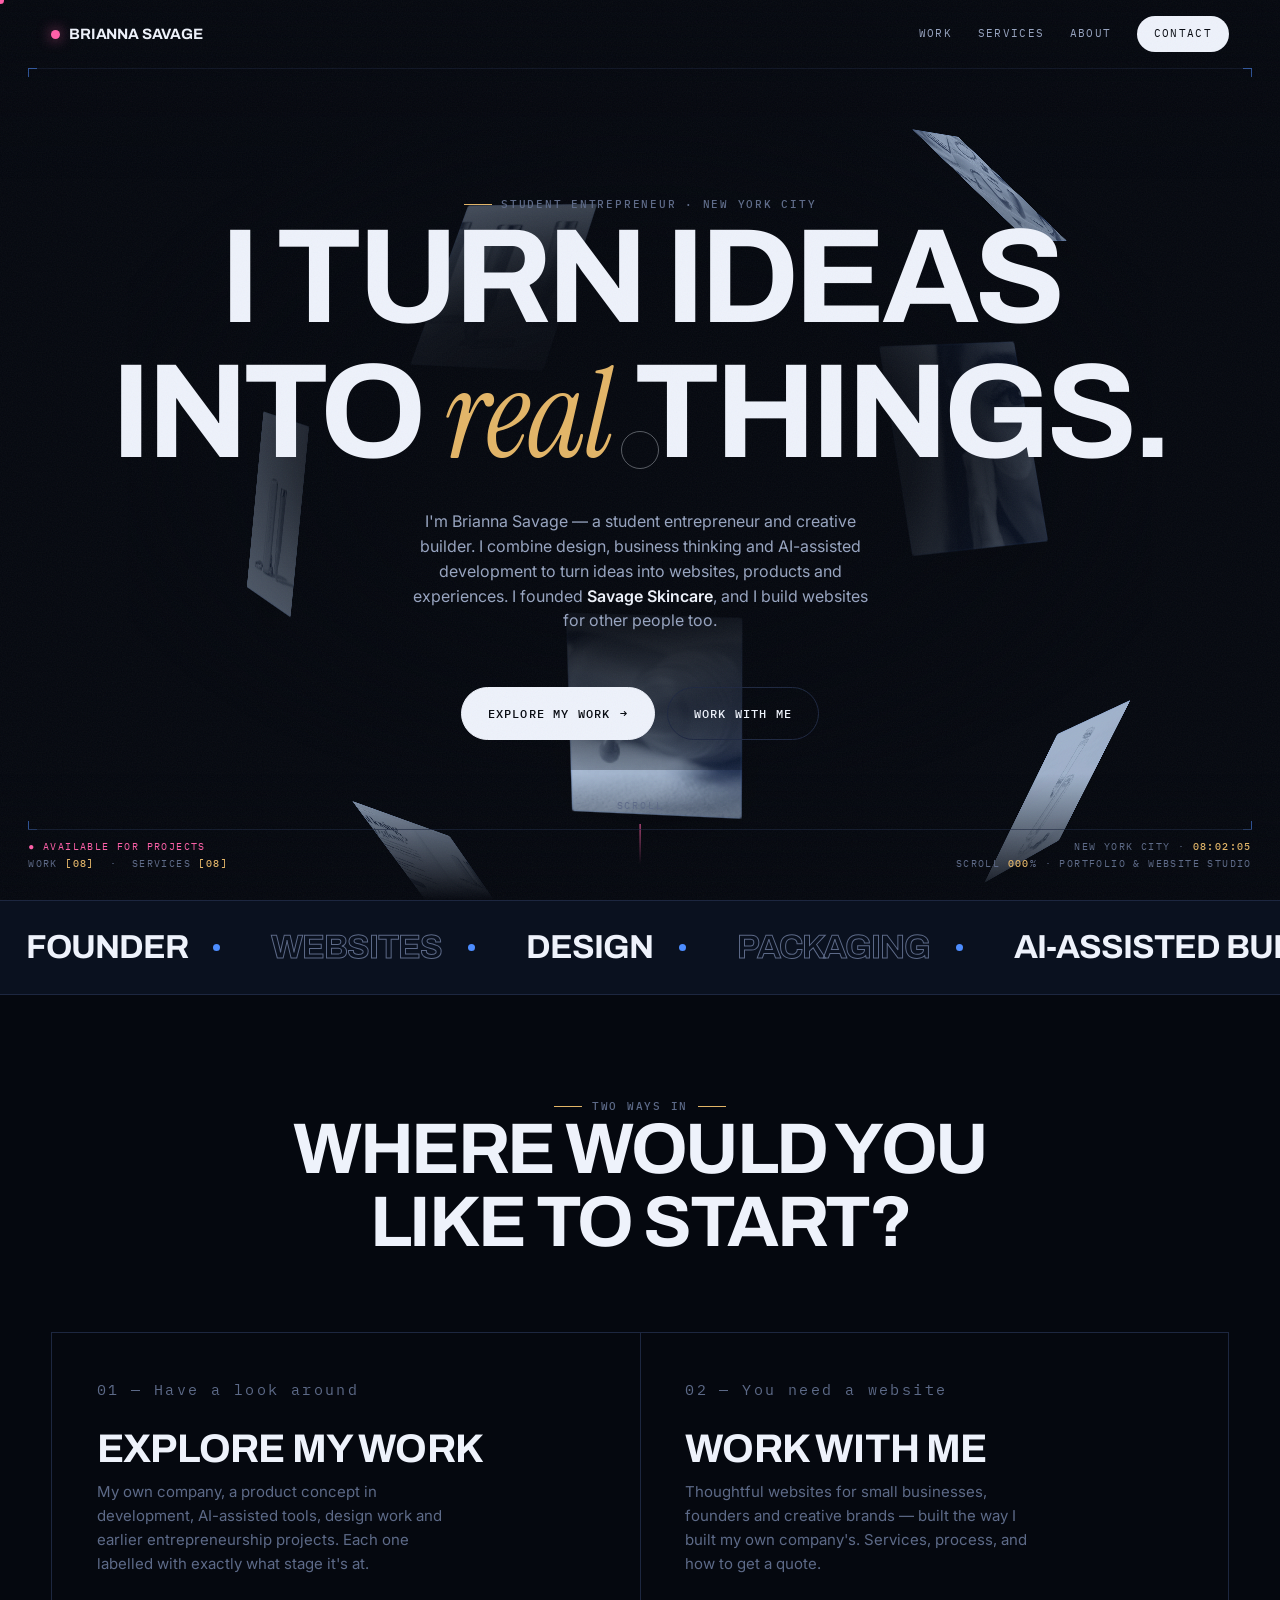
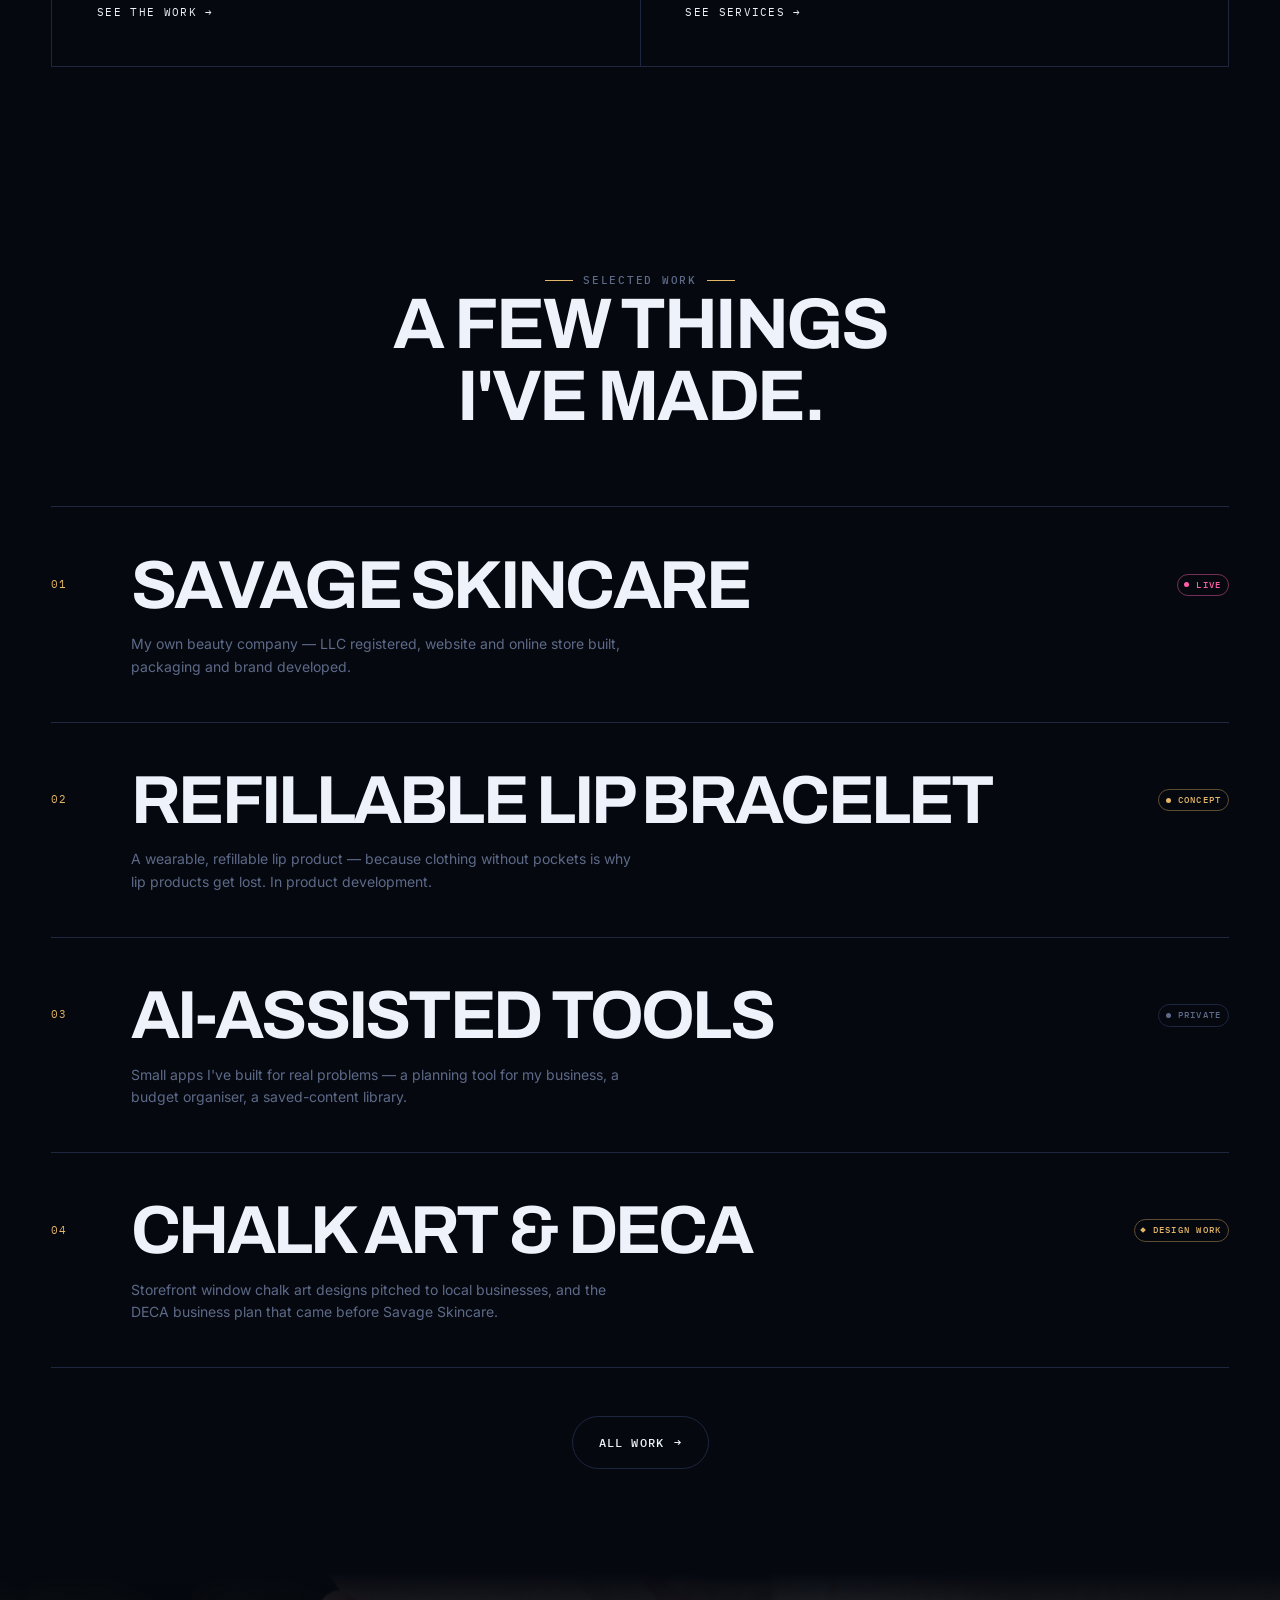
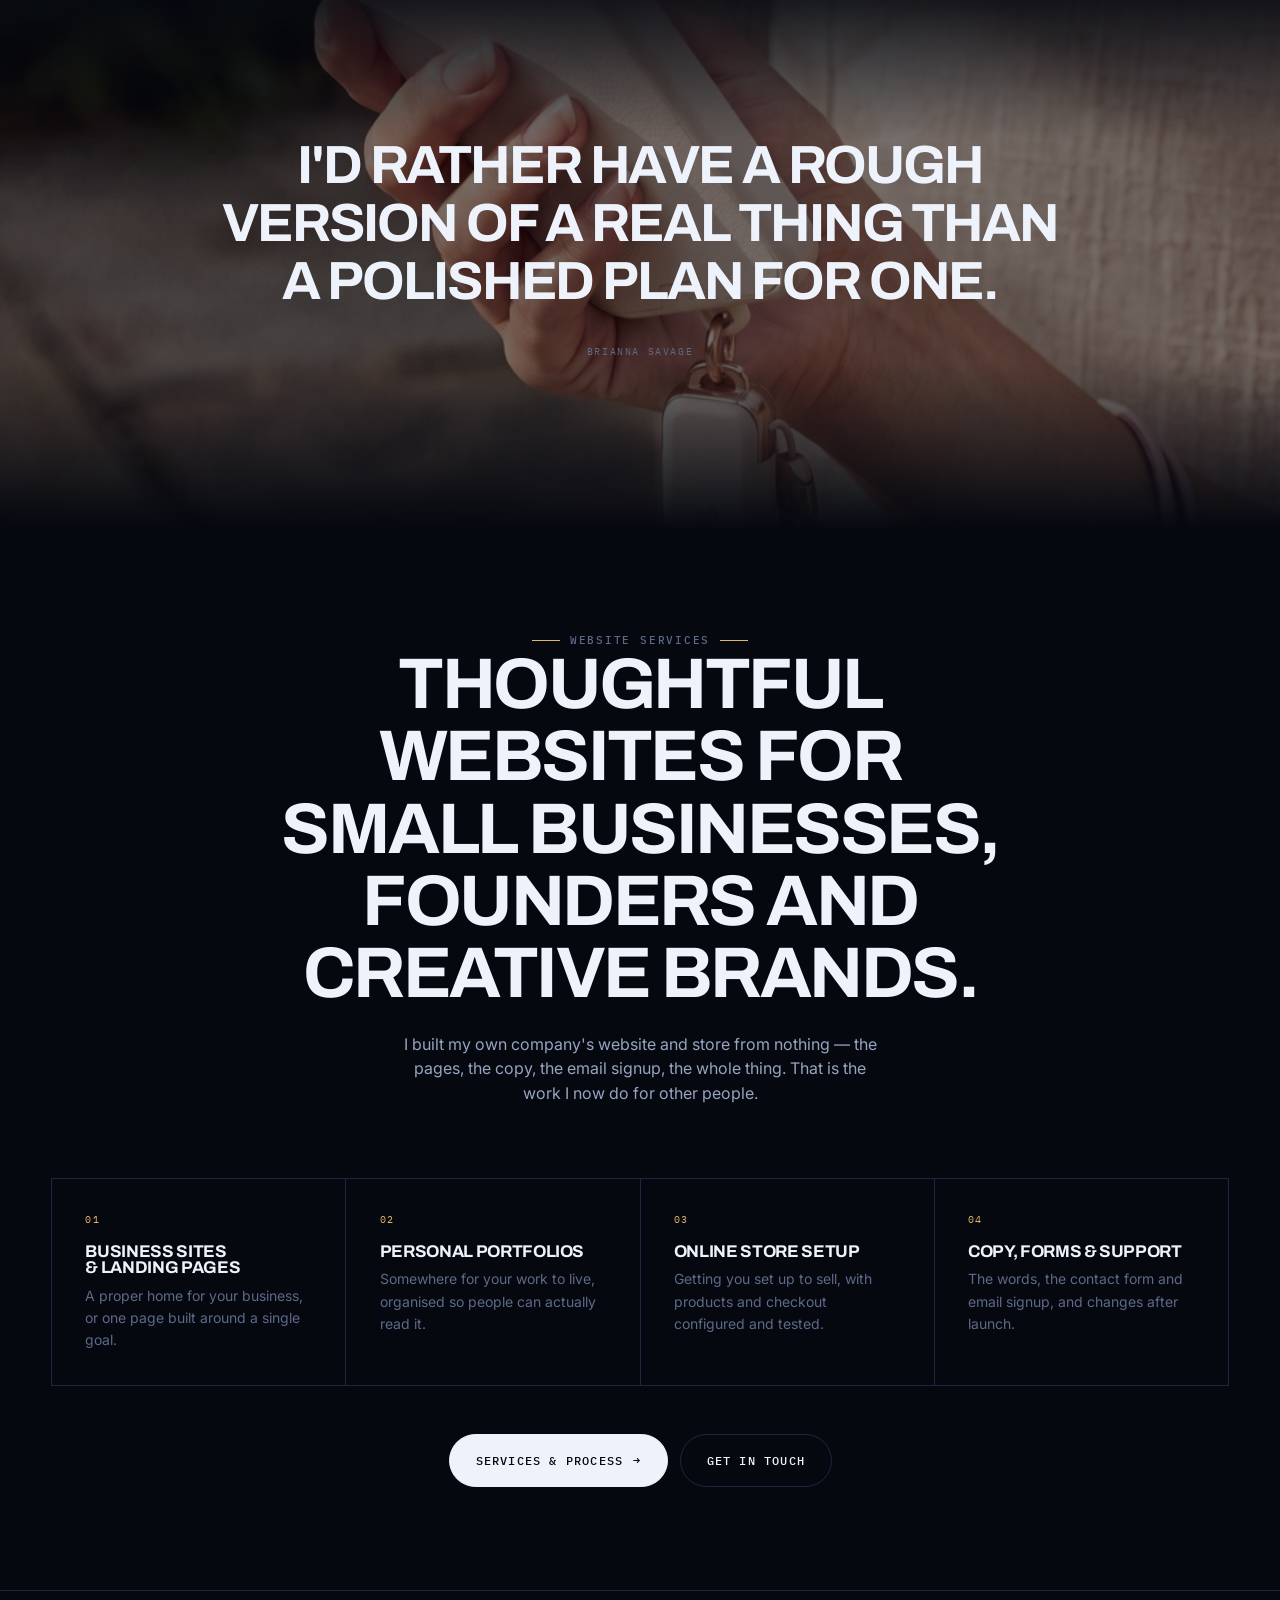
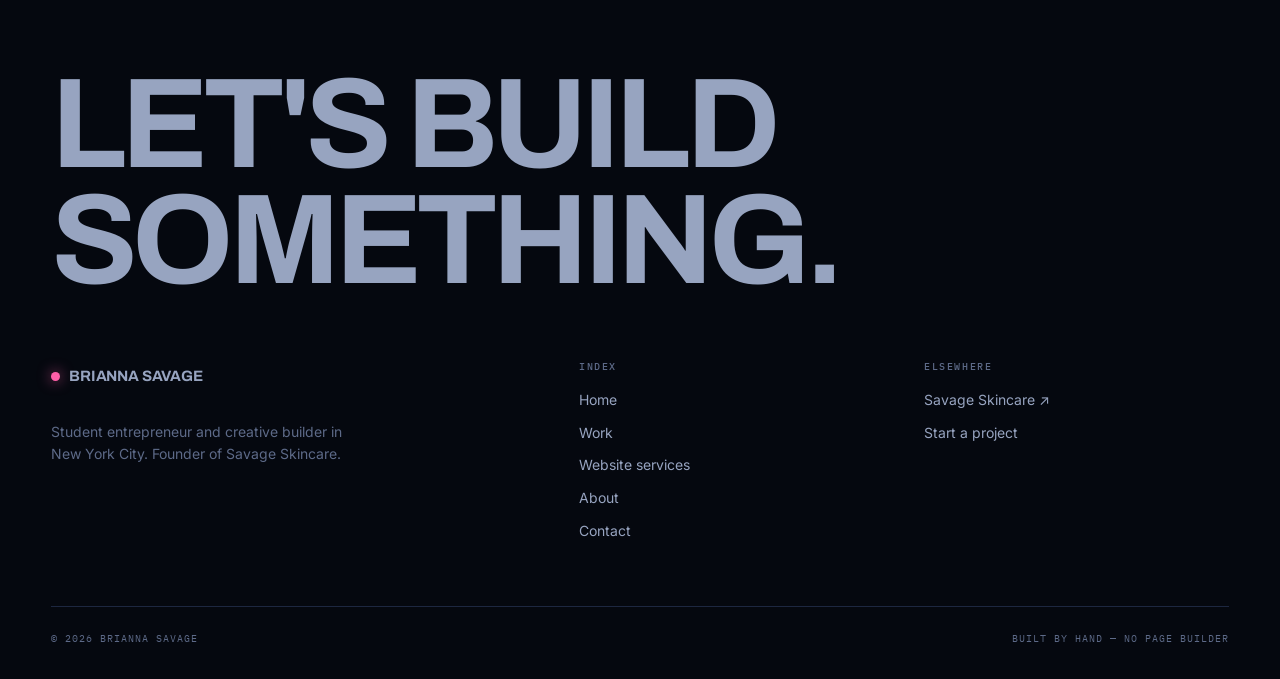
==== index.html @ d88c54fd "Portfolio site Co-Authored-By: Claude Opus 5 <noreply@anthropic.com>" ====
<!doctype html>
<html lang="en">
<head>
<meta charset="utf-8">
<meta name="viewport" content="width=device-width, initial-scale=1">
<title>Brianna Savage — Student Entrepreneur &amp; Creative Builder</title>
<meta name="description" content="Brianna Savage, student entrepreneur and creative builder in New York City. Founder of Savage Skincare. I build thoughtful websites for small businesses, founders and creative brands.">
<meta property="og:title" content="Brianna Savage — Student Entrepreneur &amp; Creative Builder">
<meta property="og:description" content="Brianna Savage, student entrepreneur and creative builder in New York City. Founder of Savage Skincare. I build thoughtful websites for small businesses, founders and creative brands.">
<meta property="og:type" content="website">
<link rel="canonical" href="https://briannasavage.nyc/">
<meta name="theme-color" content="#05080f">
<link rel="preconnect" href="https://fonts.googleapis.com">
<link rel="preconnect" href="https://fonts.gstatic.com" crossorigin>
<link href="https://fonts.googleapis.com/css2?family=Archivo:wght@400;500;600;700;800&family=Inter:wght@400;500;600&family=IBM+Plex+Mono:wght@400;500&family=Instrument+Serif:ital@0;1&display=swap" rel="stylesheet">
<link rel="stylesheet" href="/assets/css/site.css">
</head>
<body>
<a class="skip" href="#main">Skip to content</a>

<div class="loader" aria-hidden="true">
  <div class="loader__n" data-count>00</div>
  <div class="loader__bar" data-count-bar></div>
</div>

<div class="scroll-bar" aria-hidden="true"></div>
<div class="frame" aria-hidden="true"><span></span><span></span><span></span><span></span></div>

<div class="hud" aria-hidden="true">
  <div class="hud__bl">
    <span class="hud__live">&#9679; Available for projects</span>
    <span class="hud__k">Work <b>[08]</b> &nbsp;&middot;&nbsp; Services <b>[08]</b></span>
  </div>
  <div class="hud__br">
    <span class="hud__k">New York City &middot; <b data-clock>--:--:--</b></span>
    <span class="hud__k">Scroll <b data-progress>000</b>% &middot; Portfolio &amp; website studio</span>
  </div>
</div>

<header class="site-head">
  <div class="wrap site-head__inner">
    <a class="brand" href="/"><span class="brand__mark"></span> Brianna Savage</a>
    <nav class="nav" aria-label="Main">
      <a href="/work/">Work</a>
      <a href="/websites/">Services</a>
      <a href="/about/">About</a>
      <a class="nav__cta" href="/contact/">Contact</a>
    </nav>
  </div>
</header>

<main id="main">

  <section class="hero">
    <div class="sphere" data-sphere="/assets/img/orb/savageskin-site.jpg,/assets/img/orb/pod-hero.jpg,/assets/img/orb/wear-phone.jpg,/assets/img/orb/wear-bag.jpg,/assets/img/orb/gloss-texture.jpg,/assets/img/orb/refill-3pack-wide.jpg,/assets/img/orb/pod-exploded.jpg,/assets/img/orb/pod-linework.jpg,/assets/img/orb/atmosphere.jpg" aria-hidden="true"></div>
    <div class="wrap hero__inner">
      <p class="label label-row">Student entrepreneur &middot; New York City</p>
      <h1 data-split>
        <span class="line"><span class="line__i">I turn ideas</span></span>
        <span class="line"><span class="line__i">into <span class="script">real</span> things.</span></span>
      </h1>
      <p class="lead">
        I'm Brianna Savage &mdash; a student entrepreneur and creative builder.
        I combine design, business thinking and AI-assisted development to turn
        ideas into websites, products and experiences. I founded
        <strong>Savage Skincare</strong>, and I build websites for other people too.
      </p>
      <div class="btn-row">
        <a class="btn" href="/work/" data-cursor="Look">Explore my work <span class="btn__arrow" aria-hidden="true">&rarr;</span></a>
        <a class="btn btn--ghost" href="/websites/" data-cursor="Services">Work with me</a>
      </div>
    </div>
    <p class="hero__scroll" aria-hidden="true">Scroll</p>
  </section>

  <div class="marquee" aria-hidden="true">
    <div class="marquee__track">
      <div class="marquee__group">
        <span class="marquee__item">Founder</span><span class="marquee__item">Websites</span>
        <span class="marquee__item">Design</span><span class="marquee__item">Packaging</span>
        <span class="marquee__item">AI-assisted builds</span><span class="marquee__item">Product concepts</span>
      </div>
      <div class="marquee__group">
        <span class="marquee__item">Founder</span><span class="marquee__item">Websites</span>
        <span class="marquee__item">Design</span><span class="marquee__item">Packaging</span>
        <span class="marquee__item">AI-assisted builds</span><span class="marquee__item">Product concepts</span>
      </div>
    </div>
  </div>

  <!-- ===== Two paths ==================================================== -->
  <section class="section">
    <div class="wrap">
      <div class="section__head center">
        <p class="label label-row">Two ways in</p>
        <h2 data-split>Where would you like to start?</h2>
      </div>
      <div class="paths mt-xl">
        <a class="path" href="/work/" data-cursor="Look">
          <p class="path__n">01 &mdash; Have a look around</p>
          <h3>Explore my work</h3>
          <p>
            My own company, a product concept in development, AI-assisted tools,
            design work and earlier entrepreneurship projects. Each one labelled
            with exactly what stage it's at.
          </p>
          <span class="path__go">See the work <span class="btn__arrow" aria-hidden="true">&rarr;</span></span>
        </a>
        <a class="path" href="/websites/" data-cursor="Services">
          <p class="path__n">02 &mdash; You need a website</p>
          <h3>Work with me</h3>
          <p>
            Thoughtful websites for small businesses, founders and creative
            brands &mdash; built the way I built my own company's. Services,
            process, and how to get a quote.
          </p>
          <span class="path__go">See services <span class="btn__arrow" aria-hidden="true">&rarr;</span></span>
        </a>
      </div>
    </div>
  </section>

  <!-- ===== Selected work ================================================ -->
  <section class="section">
    <div class="wrap">
      <div class="section__head center">
        <p class="label label-row">Selected work</p>
        <h2 data-split>A few things I've made.</h2>
      </div>

      <div class="index mt-xl" data-index>
        <a class="index-row" href="/work/savage-skincare/"
           data-index-img="/assets/img/savageskin-site.jpg" data-cursor="Case study">
          <span class="index-row__n">01</span>
          <h3 class="index-row__title">Savage Skincare</h3>
          <span class="index-row__meta"><span class="stat stat--live">Live</span></span>
          <p class="index-row__sub">My own beauty company &mdash; LLC registered, website and online store built, packaging and brand developed.</p>
        </a>
        <a class="index-row" href="/work/savage-skincare/#product"
           data-index-img="/assets/img/pod-hero.jpg" data-cursor="Read">
          <span class="index-row__n">02</span>
          <h3 class="index-row__title">Refillable lip bracelet</h3>
          <span class="index-row__meta"><span class="stat stat--concept">Concept</span></span>
          <p class="index-row__sub">A wearable, refillable lip product &mdash; because clothing without pockets is why lip products get lost. In product development.</p>
        </a>
        <a class="index-row" href="/work/" data-index-img="/assets/img/gloss-texture.jpg" data-cursor="More">
          <span class="index-row__n">03</span>
          <h3 class="index-row__title">AI-assisted tools</h3>
          <span class="index-row__meta"><span class="stat stat--private">Private</span></span>
          <p class="index-row__sub">Small apps I've built for real problems &mdash; a planning tool for my business, a budget organiser, a saved-content library.</p>
        </a>
        <a class="index-row" href="/work/" data-index-img="/assets/img/refill-3pack-wide.jpg" data-cursor="More">
          <span class="index-row__n">04</span>
          <h3 class="index-row__title">Chalk art &amp; DECA</h3>
          <span class="index-row__meta"><span class="stat stat--mockup">Design work</span></span>
          <p class="index-row__sub">Storefront window chalk art designs pitched to local businesses, and the DECA business plan that came before Savage Skincare.</p>
        </a>
      </div>

      <div class="btn-row btn-row--center mt-l">
        <a class="btn btn--ghost" href="/work/">All work <span class="btn__arrow" aria-hidden="true">&rarr;</span></a>
      </div>
    </div>
  </section>

  <section class="bleed">
    <img class="bleed__img" src="/assets/img/wear-phone.jpg" alt="" aria-hidden="true" loading="lazy" data-parallax>
    <div class="wrap">
      <div class="pullquote">
        <blockquote data-split>I'd rather have a rough version of a real thing than a polished plan for one.</blockquote>
        <cite>Brianna Savage</cite>
      </div>
    </div>
  </section>

  <section class="section">
    <div class="wrap">
      <div class="section__head center">
        <p class="label label-row">Website services</p>
        <h2 data-split>Thoughtful websites for small businesses, founders and creative brands.</h2>
        <p class="lead">
          I built my own company's website and store from nothing &mdash; the
          pages, the copy, the email signup, the whole thing. That is the work
          I now do for other people.
        </p>
      </div>
      <div class="caps mt-xl">
        <div class="cap"><p class="cap__n">01</p><h3>Business sites &amp; landing pages</h3><p>A proper home for your business, or one page built around a single goal.</p></div>
        <div class="cap"><p class="cap__n">02</p><h3>Personal portfolios</h3><p>Somewhere for your work to live, organised so people can actually read it.</p></div>
        <div class="cap"><p class="cap__n">03</p><h3>Online store setup</h3><p>Getting you set up to sell, with products and checkout configured and tested.</p></div>
        <div class="cap"><p class="cap__n">04</p><h3>Copy, forms &amp; support</h3><p>The words, the contact form and email signup, and changes after launch.</p></div>
      </div>
      <div class="btn-row btn-row--center mt-l">
        <a class="btn" href="/websites/" data-cursor="Services">Services &amp; process <span class="btn__arrow" aria-hidden="true">&rarr;</span></a>
        <a class="btn btn--ghost" href="/contact/">Get in touch</a>
      </div>
    </div>
  </section>
</main>

<footer class="site-foot">
  <div class="wrap">
    <p class="site-foot__big"><a href="/contact/">Let's build<br>something.</a></p>
    <div class="site-foot__grid">
      <div>
        <a class="brand" href="/"><span class="brand__mark"></span> Brianna Savage</a>
        <p class="foot-blurb mt-m">
          Student entrepreneur and creative builder in New York City.
          Founder of Savage Skincare.
        </p>
      </div>
      <div>
        <h4>Index</h4>
        <ul>
          <li><a href="/">Home</a></li>
          <li><a href="/work/">Work</a></li>
          <li><a href="/websites/">Website services</a></li>
          <li><a href="/about/">About</a></li>
          <li><a href="/contact/">Contact</a></li>
        </ul>
      </div>
      <div>
        <h4>Elsewhere</h4>
        <ul>
          <li><a href="https://savageskincare.com" rel="noopener">Savage Skincare &nearr;</a></li>
          <li><a href="/websites/#start">Start a project</a></li>
        </ul>
      </div>
    </div>
    <div class="site-foot__base">
      <span>&copy; <span data-year>2026</span> Brianna Savage</span>
      <span>Built by hand &mdash; no page builder</span>
    </div>
  </div>
</footer>

<script src="/assets/js/sphere.js" defer></script>
<script src="/assets/js/motion.js" defer></script>
<script src="/assets/js/site.js" defer></script>
</body>
</html>
---- assets/css/site.css ----
/* ==========================================================================
   Brianna Savage — portfolio
   Dark cinematic build. One stylesheet, no build step, no framework.
   Change the values in :root to restyle the whole site.
   ========================================================================== */

:root {
  /* --- Color -------------------------------------------------------------- */
  --bg:        #05080f;   /* page — near-black with a blue cast */
  --bg-1:      #0a111f;   /* raised panels */
  --bg-2:      #111a2d;   /* hover states */
  --line:      #1d2740;   /* hairlines */
  --fg:        #eef2fb;   /* primary text */
  --fg-mid:    #97a4c0;   /* secondary text */
  --fg-dim:    #5d6a88;   /* labels, meta */

  /* Accents: blue leads, gold does the numbers and rules, pink is the rare
     highlight. Savage Skin is cream + hot pink, so none of this collides. */
  --blue:      #4d8dff;
  --blue-dim:  #2a5bbf;
  --blue-glow: #8fbaff;
  --gold:      #e3b567;
  --gold-dim:  #9c7a3c;
  --pink:      #ff5fa8;
  --cream:     #f0e6d8;

  /* --- Type --------------------------------------------------------------- */
  --display: "Archivo", "Helvetica Neue", Helvetica, Arial, sans-serif;
  --sans:    "Inter", -apple-system, BlinkMacSystemFont, "Segoe UI", Helvetica, Arial, sans-serif;
  --mono:    "IBM Plex Mono", ui-monospace, "SF Mono", Menlo, monospace;

  /* --- Layout ------------------------------------------------------------- */
  --measure: 82rem;
  --gut: clamp(1.25rem, 4vw, 4rem);
  --rhythm: clamp(4rem, 8vw, 7.5rem);
  --hud: clamp(1rem, 2.2vw, 2rem);   /* inset for the fixed corner labels */
  --radius: 3px;
  --ease: cubic-bezier(.19, 1, .22, 1);
}

/* --------------------------------------------------------------------------
   Reset
   -------------------------------------------------------------------------- */
*, *::before, *::after { box-sizing: border-box; }
html { -webkit-text-size-adjust: 100%; scroll-behavior: smooth; background: var(--bg); }
@media (prefers-reduced-motion: reduce) { html { scroll-behavior: auto; } }

body {
  margin: 0;
  background: var(--bg);
  color: var(--fg-mid);
  font-family: var(--sans);
  font-size: clamp(0.9375rem, 0.3vw + 0.9rem, 1.0625rem);
  line-height: 1.6;
  -webkit-font-smoothing: antialiased;
  overflow-x: hidden;
}
img, svg, canvas, video { max-width: 100%; display: block; }
a { color: inherit; }
::selection { background: var(--blue); color: #fff; }

/* Film grain — keeps flat dark areas from banding, and adds texture */
body::after {
  content: "";
  position: fixed; inset: 0; z-index: 9998;
  pointer-events: none; opacity: 0.05;
  background-image: url("data:image/svg+xml,%3Csvg xmlns='http://www.w3.org/2000/svg' width='200' height='200'%3E%3Cfilter id='n'%3E%3CfeTurbulence type='fractalNoise' baseFrequency='0.8' numOctaves='4' stitchTiles='stitch'/%3E%3C/filter%3E%3Crect width='200' height='200' filter='url(%23n)'/%3E%3C/svg%3E");
}

/* --------------------------------------------------------------------------
   Typography
   -------------------------------------------------------------------------- */
h1, h2, h3, h4 {
  font-family: var(--display);
  color: var(--fg);
  font-weight: 700;
  line-height: 0.95;
  letter-spacing: -0.035em;
  text-transform: uppercase;
  margin: 0 0 0.5em;
  text-wrap: balance;
}
h1 { font-size: clamp(1.9rem, 6.4vw, 5.75rem); }
h2 { font-size: clamp(1.75rem, 5.6vw, 4.75rem); }
h3 { font-size: clamp(1.125rem, 1.6vw, 1.375rem); letter-spacing: -0.02em; }
p  { margin: 0 0 1.1em; max-width: 60ch; }
p:last-child { margin-bottom: 0; }
strong { color: var(--fg); font-weight: 600; }

.lead {
  font-size: clamp(1rem, 1.25vw, 1.1875rem);
  line-height: 1.55;
  color: var(--fg-mid);
  max-width: 48ch;
}
.lead strong { color: var(--fg); }

/* mono micro-label, the HUD voice used all over this design */
.label {
  font-family: var(--mono);
  font-size: 0.6875rem;
  font-weight: 500;
  letter-spacing: 0.16em;
  text-transform: uppercase;
  color: var(--fg-dim);
  margin: 0;
}
.label--accent { color: var(--blue); }
.label-row { display: flex; align-items: center; gap: 0.6rem; }
.label-row::before {
  content: ""; width: 1.75rem; height: 1px; background: var(--gold); flex: none;
}
.accent { color: var(--blue); }

/* --------------------------------------------------------------------------
   Layout
   -------------------------------------------------------------------------- */
.wrap { width: 100%; max-width: var(--measure); margin-inline: auto; padding-inline: var(--gut); }
.section { padding-block: var(--rhythm); position: relative; }
.section--tight { padding-block: clamp(3rem, 6vw, 5rem); }
.rule { height: 1px; background: var(--line); border: 0; margin: 0; }

.center { text-align: center; }
.center .label-row { justify-content: center; }
.center .label-row::after { content: ""; width: 1.75rem; height: 1px; background: var(--gold); flex: none; }
.center p, .center .lead { margin-inline: auto; }
.center .btn-row { justify-content: center; }
.section__head { max-width: 52rem; margin-inline: auto; }
.section__head h2 { margin-bottom: 1.25rem; }
.tl, .center .tl { text-align: left; }

.cols { display: grid; gap: clamp(2rem, 4vw, 5rem); grid-template-columns: 1fr; }
@media (min-width: 58rem) {
  .cols--2     { grid-template-columns: 1fr 1fr; }
  .cols--aside { grid-template-columns: minmax(0,1fr) minmax(0,1.3fr); }
}

/* --------------------------------------------------------------------------
   Intro loader
   -------------------------------------------------------------------------- */
.loader {
  position: fixed; inset: 0; z-index: 10001;
  background: var(--bg);
  display: grid; place-items: center;
  transition: clip-path 1s var(--ease);
  clip-path: inset(0 0 0 0);
}
.loader__n {
  font-family: var(--display);
  font-size: clamp(4rem, 18vw, 14rem);
  font-weight: 700; letter-spacing: -0.05em;
  color: var(--fg); line-height: 1;
  font-variant-numeric: tabular-nums;
}
.loader__bar {
  position: absolute; left: 0; bottom: 0; height: 2px; width: 100%;
  background: var(--blue); transform: scaleX(0); transform-origin: left;
}
html.is-loaded .loader { clip-path: inset(0 0 100% 0); pointer-events: none; }
@media (prefers-reduced-motion: reduce) { .loader { display: none; } }

/* --------------------------------------------------------------------------
   Fixed HUD corner labels
   -------------------------------------------------------------------------- */
.hud {
  position: fixed; inset: 0; z-index: 55;
  pointer-events: none;
  padding: var(--hud);
  display: grid;
  grid-template-columns: auto auto;
  grid-template-rows: auto 1fr auto;
  font-family: var(--mono);
  font-size: 0.625rem;
  letter-spacing: 0.14em;
  text-transform: uppercase;
  color: var(--fg-dim);
}
.hud > * { pointer-events: auto; }
.hud__bl { grid-area: 3 / 1; align-self: end; }
.hud__br { grid-area: 3 / 2; text-align: right; align-self: end; }
.hud span { display: block; line-height: 1.7; white-space: nowrap; }
.hud a { text-decoration: none; }
.hud a:hover { color: var(--blue); }
.hud__live { color: var(--pink); }
@media (max-width: 52rem) { .hud { font-size: 0.5625rem; letter-spacing: 0.1em; } }
@media (max-width: 30rem) { .hud { display: none; } }

/* --------------------------------------------------------------------------
   Header / nav
   -------------------------------------------------------------------------- */
.site-head {
  position: fixed; top: 0; left: 0; right: 0; z-index: 60;
  transition: background 0.4s, border-color 0.4s, backdrop-filter 0.4s;
  border-bottom: 1px solid transparent;
}
.site-head.is-stuck {
  background: color-mix(in srgb, var(--bg) 78%, transparent);
  backdrop-filter: blur(14px) saturate(140%);
  -webkit-backdrop-filter: blur(14px) saturate(140%);
  border-bottom-color: var(--line);
}
.site-head__inner {
  display: flex; align-items: center; justify-content: space-between;
  gap: 1.5rem; min-height: 4.25rem;
}
.brand {
  font-family: var(--display); font-weight: 700;
  font-size: 0.9375rem; letter-spacing: -0.01em; text-transform: uppercase;
  color: var(--fg); text-decoration: none;
  display: inline-flex; align-items: center; gap: 0.55rem; white-space: nowrap;
}
.brand__mark {
  width: 9px; height: 9px; border-radius: 50%; background: var(--pink);
  box-shadow: 0 0 14px color-mix(in srgb, var(--pink) 75%, transparent);
  flex: none;
}
.nav { display: flex; align-items: center; gap: clamp(0.9rem, 2vw, 2rem); }
.nav a {
  font-family: var(--mono);
  font-size: 0.6875rem; letter-spacing: 0.12em; text-transform: uppercase;
  color: var(--fg-mid); text-decoration: none;
  padding: 0.4rem 0; position: relative; white-space: nowrap;
  transition: color 0.25s;
}
.nav a:hover { color: var(--fg); }
.nav a::after {
  content: ""; position: absolute; left: 0; right: 0; bottom: 0; height: 1px;
  background: var(--blue); transform: scaleX(0); transform-origin: left;
  transition: transform 0.35s var(--ease);
}
.nav a:hover::after, .nav a:focus-visible::after { transform: scaleX(1); }
.nav a[aria-current="page"] { color: var(--fg); }
.nav a[aria-current="page"]::after { transform: scaleX(1); }
.nav__cta {
  color: var(--bg) !important; background: var(--fg);
  padding: 0.6rem 1.05rem !important; border-radius: 999px;
  transition: background 0.3s, color 0.3s;
}
.nav__cta::after { display: none; }
.nav__cta:hover { background: var(--blue); color: #fff !important; }
@media (max-width: 30rem) {
  .site-head__inner { min-height: 3.5rem; }
  .nav { gap: 0.85rem; }
  .nav a { font-size: 0.625rem; letter-spacing: 0.08em; }
}

/* --------------------------------------------------------------------------
   Buttons
   -------------------------------------------------------------------------- */
.btn-row { display: flex; flex-wrap: wrap; gap: 0.75rem; margin-top: 2.25rem; }
.btn-row--center { justify-content: center; }
.btn {
  display: inline-flex; align-items: center; gap: 0.6rem;
  font-family: var(--mono); font-size: 0.75rem; font-weight: 500;
  letter-spacing: 0.1em; text-transform: uppercase;
  text-decoration: none; cursor: pointer;
  padding: 1rem 1.6rem; border-radius: 999px;
  border: 1px solid var(--fg); background: var(--fg); color: var(--bg);
  transition: background 0.3s, color 0.3s, border-color 0.3s;
  will-change: transform;
}
.btn:hover { background: var(--blue); border-color: var(--blue); color: #fff; }
.btn--ghost { background: transparent; color: var(--fg); border-color: var(--line); }
.btn--ghost:hover { background: transparent; border-color: var(--blue); color: var(--blue); }
.btn__arrow { transition: transform 0.3s var(--ease); }
.btn:hover .btn__arrow { transform: translateX(4px); }

/* --------------------------------------------------------------------------
   Hero
   -------------------------------------------------------------------------- */
.hero { position: relative; isolation: isolate; overflow: hidden; }
.hero__art { position: absolute; inset: 0; z-index: -2; pointer-events: none; }
.hero__art canvas { width: 100%; height: 100%; }
.hero__art::after {
  content: ""; position: absolute; inset: 0;
  background:
    radial-gradient(60% 50% at 50% 48%, color-mix(in srgb, var(--bg) 82%, transparent) 0%, transparent 72%),
    linear-gradient(to bottom, var(--bg) 0%, transparent 22%, transparent 74%, var(--bg) 100%);
}
.hero h1 { font-size: clamp(2.1rem, 10.5vw, 10rem); }
.hero__inner {
  min-height: 100svh;
  display: flex; flex-direction: column; justify-content: center; align-items: center;
  text-align: center;
  padding-block: clamp(7rem, 16vh, 10rem) clamp(5rem, 12vh, 8rem);
  position: relative;
}
.hero h1 { margin-bottom: 1.5rem; }
.hero__line { display: block; }
.hero__line--out {
  -webkit-text-stroke: 1px var(--fg-dim);
  color: transparent;
}
.hero__line em { font-style: italic; color: var(--blue); }
.hero__scroll {
  position: absolute; left: 50%; bottom: clamp(1.5rem, 4vh, 3rem);
  transform: translateX(-50%);
  font-family: var(--mono); font-size: 0.625rem; letter-spacing: 0.18em;
  text-transform: uppercase; color: var(--fg-dim);
  display: flex; flex-direction: column; align-items: center; gap: 0.6rem;
}
.hero__scroll::after {
  content: ""; width: 1px; height: 2.5rem;
  background: linear-gradient(to bottom, var(--pink), transparent);
  animation: drop 2.2s ease-in-out infinite;
}
@keyframes drop { 0%,100% { transform: scaleY(0.35); transform-origin: top; } 50% { transform: scaleY(1); transform-origin: top; } }
@media (prefers-reduced-motion: reduce) { .hero__scroll::after { animation: none; } }

/* --------------------------------------------------------------------------
   Floating image collage behind the hero
   -------------------------------------------------------------------------- */
.collage { position: absolute; inset: 0; z-index: -1; pointer-events: none; }
.collage figure {
  position: absolute; margin: 0;
  border-radius: var(--radius); overflow: hidden;
  box-shadow: 0 30px 70px -32px rgba(0,0,0,0.9);
  will-change: transform;
  opacity: 0;
  animation: cfade 1.4s var(--ease) forwards;
}
.collage img { width: 100%; height: 100%; object-fit: cover; }
.collage figcaption {
  position: absolute; left: 0.5rem; bottom: 0.4rem;
  font-family: var(--mono); font-size: 0.5rem; letter-spacing: 0.12em;
  text-transform: uppercase; color: color-mix(in srgb, var(--fg) 70%, transparent);
  text-shadow: 0 1px 6px rgba(0,0,0,0.9);
}
@keyframes cfade { to { opacity: 1; } }
/* positions chosen to frame the headline without crowding it */
.collage .c1 { width: clamp(7rem, 13vw, 13rem); aspect-ratio: 4/5;  left: 3%;  top: 20%; animation-delay: 0.65s; }
.collage .c2 { width: clamp(6rem, 11vw, 11rem); aspect-ratio: 1;    right: 5%; top: 16%; animation-delay: 0.8s; }
.collage .c3 { width: clamp(6.5rem,12vw, 12rem); aspect-ratio: 3/4; right: 9%; bottom: 13%; animation-delay: 0.95s; }
.collage .c4 { width: clamp(5.5rem,10vw, 10rem); aspect-ratio: 1;   left: 9%;  bottom: 16%; animation-delay: 1.1s; }
@media (max-width: 62rem) { .collage .c2, .collage .c4 { display: none; } }
@media (max-width: 44rem) { .collage { opacity: 0.4; } .collage .c1, .collage .c3 { width: 7rem; } }
@media (prefers-reduced-motion: reduce) { .collage figure { animation: none; opacity: 1; } }

/* --------------------------------------------------------------------------
   Marquee
   -------------------------------------------------------------------------- */
.marquee {
  overflow: hidden; border-block: 1px solid var(--line);
  background: var(--bg-1); padding-block: 1.25rem; user-select: none;
}
.marquee__track { display: flex; width: max-content; animation: slide 38s linear infinite; }
.marquee__group { display: flex; align-items: center; flex: none; }
.marquee__item {
  font-family: var(--display); font-weight: 700; text-transform: uppercase;
  font-size: clamp(1.25rem, 2.6vw, 2.25rem); letter-spacing: -0.03em;
  color: var(--fg); padding-inline: clamp(1rem, 2vw, 1.75rem);
  white-space: nowrap; display: inline-flex; align-items: center; gap: clamp(1rem, 2vw, 1.75rem);
}
.marquee__item::after {
  content: ""; width: 7px; height: 7px; border-radius: 50%; background: var(--blue); flex: none;
}
.marquee__item:nth-child(even) {
  color: transparent; -webkit-text-stroke: 1px var(--fg-dim);
}
@keyframes slide { from { transform: translate3d(0,0,0); } to { transform: translate3d(-50%,0,0); } }
.marquee:hover .marquee__track { animation-play-state: paused; }
@media (prefers-reduced-motion: reduce) { .marquee__track { animation: none; } }

/* --------------------------------------------------------------------------
   Work index — big type rows with a cursor-following image
   -------------------------------------------------------------------------- */
.index { position: relative; }
.index-row {
  display: grid; grid-template-columns: 3.5rem 1fr auto; gap: 0.5rem 1.5rem;
  align-items: center;
  padding-block: clamp(1.5rem, 3.4vw, 2.75rem);
  border-bottom: 1px solid var(--line);
  text-decoration: none; position: relative; z-index: 2;
  /* transform, not padding: padding would re-run layout on every frame */
  transition: opacity 0.45s var(--ease), transform 0.6s var(--ease);
}
.index-row:first-child { border-top: 1px solid var(--line); }
.index.has-hover .index-row { opacity: 0.28; }
.index.has-hover .index-row.is-hot { opacity: 1; transform: translateX(1.5rem); }
.index-row__n { font-family: var(--mono); font-size: 0.6875rem; color: var(--gold); letter-spacing: 0.08em; }
.index-row__title {
  font-family: var(--display); font-weight: 700; text-transform: uppercase;
  font-size: clamp(1.5rem, 5.4vw, 4.25rem); line-height: 1; letter-spacing: -0.04em;
  color: var(--fg); margin: 0;
  transition: color 0.35s;
}
.index-row.is-hot .index-row__title { color: var(--blue); }
.index-row__meta {
  font-family: var(--mono); font-size: 0.625rem; letter-spacing: 0.12em;
  text-transform: uppercase; color: var(--fg-dim); white-space: nowrap;
  display: flex; align-items: center; gap: 0.75rem;
}
.index-row__sub { grid-column: 2 / -1; font-size: 0.875rem; color: var(--fg-dim); margin: 0.4rem 0 0; max-width: 56ch; }
@media (max-width: 44rem) {
  .index-row { grid-template-columns: 2.25rem 1fr; }
  .index-row__meta { grid-column: 2; margin-top: 0.4rem; }
}
.idx-float {
  position: absolute; top: 0; left: 0; z-index: 1;
  width: clamp(16rem, 24vw, 24rem); aspect-ratio: 4/3;
  margin-left: calc(clamp(16rem, 24vw, 24rem) / -2);
  margin-top: calc(clamp(16rem, 24vw, 24rem) * 0.375 * -1);
  pointer-events: none; opacity: 0; transition: opacity 0.45s;
}
.idx-float.on { opacity: 1; }
.idx-float img {
  position: absolute; inset: 0; width: 100%; height: 100%; object-fit: cover;
  border-radius: var(--radius);
  opacity: 0; transform: scale(0.92);
  transition: opacity 0.5s var(--ease), transform 0.7s var(--ease);
  box-shadow: 0 40px 80px -36px rgba(0,0,0,0.95);
}
.idx-float img.on { opacity: 1; transform: scale(1); }

/* --------------------------------------------------------------------------
   Panels / cards
   -------------------------------------------------------------------------- */
.cards { display: grid; gap: 1px; background: var(--line); border: 1px solid var(--line); }
@media (min-width: 42rem) { .cards--2 { grid-template-columns: repeat(2, 1fr); } }
@media (min-width: 52rem) { .cards--3 { grid-template-columns: repeat(3, 1fr); } }
@media (min-width: 60rem) { .cards--4 { grid-template-columns: repeat(4, 1fr); } }
.card {
  background: var(--bg); padding: clamp(1.5rem, 2.6vw, 2.25rem);
  display: flex; flex-direction: column; position: relative;
  transition: background 0.4s;
}
.card:hover { background: var(--bg-1); }
.card__n { font-family: var(--mono); font-size: 0.625rem; letter-spacing: 0.14em; color: var(--gold); margin: 0 0 1.25rem; }
.card h3 { margin-bottom: 0.6rem; }
.card p:not([class]) { font-size: 0.875rem; max-width: none; color: var(--fg-dim); }

/* --------------------------------------------------------------------------
   Pricing tiers
   -------------------------------------------------------------------------- */
.tier { display: flex; flex-direction: column; }
.tier--feature { background: var(--bg-1); }
.tier__flag {
  position: absolute; top: 0; right: 0;
  font-family: var(--mono); font-size: 0.5625rem; letter-spacing: 0.14em; text-transform: uppercase;
  background: var(--blue); color: #fff; padding: 0.45em 0.8em;
}
.tier__name { font-size: 1.25rem; margin-bottom: 1rem; }
.tier__price {
  font-family: var(--display); font-weight: 700;
  font-size: clamp(2.5rem, 4.5vw, 3.5rem); letter-spacing: -0.045em;
  color: var(--fg); line-height: 1; margin-bottom: 0.4rem;
}
.tier__price small {
  display: block; font-family: var(--mono); font-size: 0.625rem; font-weight: 500;
  letter-spacing: 0.14em; text-transform: uppercase; color: var(--fg-dim); margin-bottom: 0.5rem;
}
.tier__for { font-size: 0.875rem; color: var(--fg-dim); margin-bottom: 1.75rem; }
.tier ul { list-style: none; margin: 0 0 2rem; padding: 0; display: grid; gap: 0.7rem; font-size: 0.875rem; }
.tier li { display: grid; grid-template-columns: 0.9rem 1fr; gap: 0.6rem; align-items: start; color: var(--fg-mid); }
.tier li::before {
  content: ""; width: 6px; height: 6px; margin-top: 0.5em;
  background: var(--gold); border-radius: 50%;
}
.tier .btn { margin-top: auto; justify-content: center; }

.ticks { list-style: none; margin: 1.25rem 0 0; padding: 0; display: grid; gap: 0.7rem; font-size: 0.875rem; }
.ticks li { display: grid; grid-template-columns: 0.9rem 1fr; gap: 0.6rem; align-items: start; }
.ticks li::before { content: ""; width: 6px; height: 6px; margin-top: 0.5em; background: var(--gold); border-radius: 50%; }
.ticks--muted li::before { background: transparent; border: 1px solid var(--fg-dim); border-radius: 0; transform: rotate(45deg); }

/* --------------------------------------------------------------------------
   Process steps
   -------------------------------------------------------------------------- */
.steps { list-style: none; margin: 0; padding: 0; }
.step {
  display: grid; gap: 0.5rem 2.5rem; grid-template-columns: 1fr;
  padding-block: clamp(1.5rem, 3vw, 2.25rem);
  border-bottom: 1px solid var(--line);
}
.step:first-child { border-top: 1px solid var(--line); }
@media (min-width: 48rem) { .step { grid-template-columns: 12rem minmax(0,1fr); } }
.step__label { font-family: var(--mono); font-size: 0.6875rem; letter-spacing: 0.12em; text-transform: uppercase; color: var(--gold); }
.step h3 { margin-bottom: 0.5rem; }
.step p:not([class]) { font-size: 0.9375rem; }

/* --------------------------------------------------------------------------
   Full-bleed image band
   -------------------------------------------------------------------------- */
.bleed {
  position: relative; min-height: clamp(24rem, 62vh, 42rem);
  display: grid; place-items: center; overflow: hidden; isolation: isolate;
}
.bleed__img { position: absolute; inset: 0; z-index: -2; width: 100%; height: 100%; object-fit: cover; will-change: transform; }
.bleed::before {
  content: ""; position: absolute; inset: 0; z-index: -1;
  background: linear-gradient(to bottom,
    var(--bg) 0%, color-mix(in srgb, var(--bg) 55%, transparent) 30%,
    color-mix(in srgb, var(--bg) 55%, transparent) 70%, var(--bg) 100%);
}
.pullquote { max-width: 54rem; margin-inline: auto; text-align: center; }
.pullquote blockquote {
  margin: 0 0 1.5rem;
  font-family: var(--display); font-weight: 700; text-transform: uppercase;
  font-size: clamp(1.25rem, 4.2vw, 3.5rem); line-height: 1.02; letter-spacing: -0.04em;
  color: var(--fg);
}
.pullquote cite {
  font-style: normal; font-family: var(--mono); font-size: 0.625rem;
  letter-spacing: 0.16em; text-transform: uppercase; color: var(--fg-dim);
}

/* --------------------------------------------------------------------------
   Forms
   -------------------------------------------------------------------------- */
.form { display: grid; gap: 1.25rem; max-width: 36rem; }
.field { display: grid; gap: 0.45rem; }
.field label { font-family: var(--mono); font-size: 0.625rem; letter-spacing: 0.14em; text-transform: uppercase; color: var(--fg-dim); }
.field input, .field select, .field textarea {
  font: inherit; font-size: 0.9375rem; color: var(--fg);
  background: var(--bg-1); border: 1px solid var(--line); border-radius: var(--radius);
  padding: 0.85rem 1rem; width: 100%;
  transition: border-color 0.25s, background 0.25s;
}
.field textarea { min-height: 8rem; resize: vertical; }
.field input::placeholder, .field textarea::placeholder { color: var(--fg-dim); }
.field input:focus, .field select:focus, .field textarea:focus {
  outline: none; border-color: var(--blue); background: var(--bg-2);
}
.form__note { font-family: var(--mono); font-size: 0.6875rem; letter-spacing: 0.06em; color: var(--fg-dim); }

/* --------------------------------------------------------------------------
   Contact rows
   -------------------------------------------------------------------------- */
.contact-list { list-style: none; margin: 0; padding: 0; }
.contact-list li { border-bottom: 1px solid var(--line); }
.contact-list li:first-child { border-top: 1px solid var(--line); }
.contact-list a, .contact-list .row {
  display: flex; align-items: baseline; justify-content: space-between; gap: 1.5rem;
  padding-block: 1.25rem; text-decoration: none; transition: transform 0.5s var(--ease);
}
.contact-list a:hover { transform: translateX(0.75rem); }
.contact-list .k { font-family: var(--mono); font-size: 0.625rem; letter-spacing: 0.14em; text-transform: uppercase; color: var(--fg-dim); flex: none; }
.contact-list .v {
  font-family: var(--display); font-weight: 700; text-transform: uppercase;
  font-size: clamp(1rem, 2vw, 1.5rem); letter-spacing: -0.025em;
  color: var(--fg); text-align: right;
}
.contact-list a:hover .v { color: var(--blue); }

/* --------------------------------------------------------------------------
   Capability grid
   -------------------------------------------------------------------------- */
.caps { display: grid; gap: 1px; background: var(--line); border: 1px solid var(--line); }
@media (min-width: 40rem) { .caps { grid-template-columns: repeat(2, 1fr); } }
@media (min-width: 62rem) { .caps { grid-template-columns: repeat(4, 1fr); } }
.cap { background: var(--bg); padding: clamp(1.5rem, 2.6vw, 2.25rem); transition: background 0.4s; }
.cap:hover { background: var(--bg-1); }
.cap__n { font-family: var(--mono); font-size: 0.625rem; letter-spacing: 0.14em; color: var(--gold); }
.cap h3 { font-size: 1.0625rem; margin: 1rem 0 0.5rem; }
.cap p:not([class]) { font-size: 0.875rem; margin: 0; color: var(--fg-dim); }

/* --------------------------------------------------------------------------
   Tiles (image-led work cards)
   -------------------------------------------------------------------------- */
.tiles { display: grid; gap: clamp(1rem, 2vw, 1.5rem); grid-template-columns: 1fr; }
@media (min-width: 52rem) {
  .tiles { grid-template-columns: repeat(6, 1fr); }
  .tile--wide { grid-column: span 6; }
  .tile--half { grid-column: span 3; }
  .tile--third { grid-column: span 2; }
}
.tile {
  position: relative; display: block; text-decoration: none;
  background: var(--bg-1); border: 1px solid var(--line); border-radius: var(--radius);
  overflow: hidden; transition: border-color 0.4s, transform 0.5s var(--ease);
}
.tile:hover { border-color: var(--blue); transform: translateY(-4px); }
.tile__media { position: relative; aspect-ratio: 16/10; overflow: hidden; background: var(--bg-2); }
.tile--wide .tile__media { aspect-ratio: 16/7; }
.tile__media img {
  width: 100%; height: 100%; object-fit: cover;
  transition: transform 0.9s var(--ease), filter 0.6s;
  filter: grayscale(0.25) contrast(1.04);
}
.tile:hover .tile__media img { transform: scale(1.05); filter: grayscale(0) contrast(1); }
.tile__badge {
  position: absolute; top: 0.9rem; left: 0.9rem; z-index: 2;
  font-family: var(--mono); font-size: 0.5625rem; letter-spacing: 0.14em; text-transform: uppercase;
  background: color-mix(in srgb, var(--bg) 80%, transparent); backdrop-filter: blur(8px);
  border: 1px solid var(--line); border-radius: 999px; padding: 0.4em 0.75em; color: var(--fg);
  display: inline-flex; align-items: center; gap: 0.4rem;
}
.tile__badge--live { color: var(--pink); border-color: color-mix(in srgb, var(--pink) 45%, transparent); }
.tile__badge::before { content: ""; width: 5px; height: 5px; border-radius: 50%; background: currentColor; }
.tile__body { padding: clamp(1.25rem, 2.2vw, 1.75rem); }
.tile__kicker { font-family: var(--mono); font-size: 0.625rem; letter-spacing: 0.12em; text-transform: uppercase; color: var(--gold); margin: 0 0 0.7rem; }
.tile__title { font-size: clamp(1.25rem, 2.2vw, 1.75rem); margin: 0 0 0.7rem; }
.tile__body p:not([class]) { font-size: 0.875rem; margin: 0; color: var(--fg-dim); max-width: 54ch; }
.tile__foot { margin-top: 1.25rem; display: flex; flex-wrap: wrap; align-items: center; gap: 0.5rem 0.75rem; justify-content: space-between; }
.tile__go { font-family: var(--mono); font-size: 0.625rem; letter-spacing: 0.12em; text-transform: uppercase; color: var(--fg); display: inline-flex; align-items: center; gap: 0.4rem; }
.tile:hover .tile__go { color: var(--blue); }

.tags { display: flex; flex-wrap: wrap; gap: 0.35rem; }
.tag {
  font-family: var(--mono); font-size: 0.5625rem; letter-spacing: 0.12em; text-transform: uppercase;
  color: var(--fg-dim); border: 1px solid var(--line); border-radius: 999px; padding: 0.35em 0.7em;
}

/* --------------------------------------------------------------------------
   Footer
   -------------------------------------------------------------------------- */
.site-foot { border-top: 1px solid var(--line); padding-block: clamp(3rem, 6vw, 5rem) 2rem; }
.site-foot__big {
  font-family: var(--display); font-weight: 700; text-transform: uppercase;
  font-size: clamp(2.1rem, 10vw, 9rem); line-height: 0.9; letter-spacing: -0.045em;
  color: var(--fg); margin: 0 0 clamp(2.5rem, 5vw, 4rem);
}
.site-foot__big a { text-decoration: none; transition: color 0.3s; }
.site-foot__big a:hover { color: var(--blue); }
.site-foot__grid { display: grid; gap: 2.5rem; grid-template-columns: 1fr; }
@media (min-width: 48rem) { .site-foot__grid { grid-template-columns: 1.6fr 1fr 1fr; } }
.site-foot h4 { font-family: var(--mono); font-size: 0.625rem; font-weight: 500; letter-spacing: 0.16em; color: var(--fg-dim); margin-bottom: 1.1rem; text-transform: uppercase; }
.site-foot ul { list-style: none; margin: 0; padding: 0; display: grid; gap: 0.65rem; font-size: 0.875rem; }
.site-foot a { text-decoration: none; color: var(--fg-mid); transition: color 0.25s; }
.site-foot a:hover { color: var(--blue); }
.foot-blurb { font-size: 0.875rem; color: var(--fg-dim); max-width: 34ch; }
.site-foot__base {
  margin-top: clamp(2.5rem, 5vw, 4rem); padding-top: 1.5rem; border-top: 1px solid var(--line);
  display: flex; flex-wrap: wrap; gap: 0.75rem 2rem; justify-content: space-between;
  font-family: var(--mono); font-size: 0.625rem; letter-spacing: 0.1em; text-transform: uppercase; color: var(--fg-dim);
}

/* --------------------------------------------------------------------------
   Helpers
   -------------------------------------------------------------------------- */
.mt-xl { margin-top: clamp(3rem, 6vw, 4.5rem); }
.mt-l  { margin-top: clamp(2rem, 4vw, 3rem); }
.mt-m  { margin-top: 2rem; }
.fine  { font-family: var(--mono); font-size: 0.6875rem; letter-spacing: 0.05em; color: var(--fg-dim); max-width: 64ch; line-height: 1.8; }
.sec-n { font-family: var(--mono); font-size: 0.625rem; letter-spacing: 0.16em; color: var(--gold); margin: 0 0 1rem; text-transform: uppercase; }

.skip { position: absolute; left: -9999px; top: 0; z-index: 10002; background: var(--blue); color: #fff; padding: 0.75rem 1rem; font-size: 0.875rem; }
.skip:focus { left: 0.5rem; top: 0.5rem; }
:focus-visible { outline: 2px solid var(--blue); outline-offset: 3px; }

/* --------------------------------------------------------------------------
   MOTION
   -------------------------------------------------------------------------- */
.line { display: block; overflow: hidden; padding-bottom: 0.06em; }
.line__i { display: block; transform: translateY(112%); transition: transform 1s var(--ease); will-change: transform; }
.is-lit .line__i { will-change: auto; }
.is-lit .line__i { transform: translateY(0); }

.reveal { opacity: 0; transform: translateY(18px); transition: opacity 0.9s var(--ease), transform 0.9s var(--ease); }
.reveal.is-in, .reveal.is-lit { opacity: 1; transform: none; }

[data-wipe] { clip-path: inset(0 0 100% 0); transition: clip-path 1.2s var(--ease); }
[data-wipe].is-lit { clip-path: inset(0 0 0% 0); }
[data-wipe] img { transform: scale(1.14); transition: transform 1.5s var(--ease); }
[data-wipe].is-lit img { transform: scale(1); }

@media (prefers-reduced-motion: reduce) {
  .line__i { transform: none !important; transition: none !important; }
  .reveal { opacity: 1 !important; transform: none !important; transition: none !important; }
  [data-wipe] { clip-path: none !important; }
  [data-wipe] img { transform: none !important; }
}

/* Custom cursor */
@media (pointer: fine) { html.has-cursor, html.has-cursor * { cursor: none !important; } }
.cur-dot, .cur-ring { position: fixed; top: 0; left: 0; z-index: 10000; pointer-events: none; border-radius: 50%; }
.cur-dot { width: 7px; height: 7px; margin-left: -3.5px; margin-top: -3.5px; background: var(--pink); }
.cur-ring {
  width: 38px; height: 38px; margin-left: -19px; margin-top: -19px;
  border: 1px solid color-mix(in srgb, var(--fg) 35%, transparent);
  display: grid; place-items: center;
  transition: width 0.35s var(--ease), height 0.35s var(--ease),
              margin 0.35s var(--ease), background-color 0.35s, border-color 0.35s;
}
.cur-ring.big { width: 78px; height: 78px; margin-left: -39px; margin-top: -39px; background: var(--blue); border-color: transparent; }
.cur-ring.down { width: 28px; height: 28px; margin-left: -14px; margin-top: -14px; }
.cur-label { font-family: var(--mono); font-size: 0.5625rem; font-weight: 500; letter-spacing: 0.12em; text-transform: uppercase; color: #fff; opacity: 0; transition: opacity 0.22s; white-space: nowrap; }
.cur-ring.worded .cur-label { opacity: 1; }
@media (prefers-reduced-motion: reduce), (pointer: coarse) { .cur-dot, .cur-ring { display: none; } }

/* Scroll progress */
.scroll-bar { position: fixed; top: 0; left: 0; right: 0; height: 2px; z-index: 61; background: var(--blue); transform: scaleX(0); transform-origin: left; pointer-events: none; }

/* ==========================================================================
   HERO SPHERE — a cloud of work images rotating in 3D
   ========================================================================== */
.sphere {
  position: absolute; inset: 0; z-index: -1;
  display: grid; place-items: center;
  pointer-events: none;
  overflow: hidden;
}
.sphere__stage { perspective: var(--persp, 1400px); perspective-origin: 50% 50%; }
.sphere__orb {
  position: relative; width: 0; height: 0;
  transform-style: preserve-3d;
  will-change: transform;
}
/* outer element: 3D placement only, never touched after build */
.sphere__card {
  position: absolute; margin: 0; left: 0; top: 0;
  transform-style: flat;
  backface-visibility: hidden;
}
/* inner element: the entrance, and nothing else */
.sphere__in {
  border-radius: 2px;
  overflow: hidden;
  opacity: 0.82;
  transform: scale(1);
  transition: opacity 0.9s var(--ease), transform 1s var(--ease);
  box-shadow: 0 18px 50px -20px rgba(0,0,0,0.95);
  outline: 1px solid color-mix(in srgb, var(--blue) 20%, transparent);
  outline-offset: -1px;
}
.sphere__in.is-out { opacity: 0; transform: scale(0.55); }
.sphere__card img {
  width: 100%; height: auto; aspect-ratio: 4/5; object-fit: cover; display: block;
  /* NO runtime filter: these are pre-tinted at 400px by scripts/build-orb.py,
     so rotating the sphere is pure compositing. */
}
@media (prefers-reduced-motion: reduce) {
  .sphere__in { transition: none; opacity: 0.82; transform: none; }
}
/* keep the centre readable — the sphere reads as atmosphere, not content */
.sphere::after {
  content: ""; position: absolute; inset: 0;
  background:
    radial-gradient(30% 26% at 50% 50%,
      color-mix(in srgb, var(--bg) 85%, transparent) 0%,
      color-mix(in srgb, var(--bg) 45%, transparent) 60%,
      transparent 100%),
    linear-gradient(to bottom,
      var(--bg) 0%,
      color-mix(in srgb, var(--bg) 20%, transparent) 9%,
      transparent 20%,
      transparent 86%,
      var(--bg) 100%);
}

/* ==========================================================================
   HUD CHROME — dense mono labels in the corners, bracket notation
   ========================================================================== */
.hud__k { color: var(--fg-dim); }
.hud__v { color: var(--fg-mid); }
.hud b { font-weight: 500; color: var(--gold); }
.hud__rule { width: 2.5rem; height: 1px; background: var(--line); margin: 0.5rem 0; display: block; }

/* a thin frame around the whole viewport, like a camera guide */
.frame { position: fixed; inset: 0; z-index: 54; pointer-events: none; }
.frame::before, .frame::after {
  content: ""; position: absolute; background: var(--line);
}
.frame::before { left: var(--hud); right: var(--hud); top: 4.25rem; height: 1px; opacity: 0.45; }
.frame::after  { left: var(--hud); right: var(--hud); bottom: calc(var(--hud) + 2.6rem); height: 1px; opacity: 0.6; }
@media (max-width: 52rem) { .frame { display: none; } }

/* corner ticks */
.frame span {
  position: absolute; width: 9px; height: 9px;
  border: 1px solid var(--blue); opacity: 0.55;
}
.frame span:nth-child(1) { left: var(--hud); top: 4.25rem; border-right: 0; border-bottom: 0; }
.frame span:nth-child(2) { right: var(--hud); top: 4.25rem; border-left: 0; border-bottom: 0; }
.frame span:nth-child(3) { left: var(--hud); bottom: calc(var(--hud) + 2.6rem); border-right: 0; border-top: 0; }
.frame span:nth-child(4) { right: var(--hud); bottom: calc(var(--hud) + 2.6rem); border-left: 0; border-top: 0; }

/* ==========================================================================
   Serif italic accent word — the one soft note against all the uppercase
   ========================================================================== */
.script {
  font-family: "Instrument Serif", "Hoefler Text", Georgia, serif;
  font-style: italic;
  font-weight: 400;
  text-transform: none;
  letter-spacing: -0.015em;
  color: var(--gold);
}
h1 .script { font-size: 0.92em; }

/* The sphere must frame the copy, never compete with it. A soft elliptical
   scrim sits between the two: cards stay bright at the edges of the screen
   and sink away behind the words. */
.hero h1, .hero .lead, .hero .btn-row, .hero .label-row { position: relative; z-index: 2; }
.hero__inner::before {
  content: ""; position: absolute; left: 50%; top: 50%;
  width: min(64rem, 96vw); height: min(40rem, 82vh);
  transform: translate(-50%, -50%);
  background: radial-gradient(ellipse at center,
    var(--bg) 0%,
    color-mix(in srgb, var(--bg) 92%, transparent) 38%,
    color-mix(in srgb, var(--bg) 55%, transparent) 62%,
    transparent 80%);
  z-index: 1; pointer-events: none;
}


/* --------------------------------------------------------------------------
   ?still=1 — every entrance resolved to its finished state.
   Used for screenshots and for checking layout without waiting on motion.
   -------------------------------------------------------------------------- */
.is-still .line__i { transform: none !important; transition: none !important; }
.is-still .reveal  { opacity: 1 !important; transform: none !important; transition: none !important; }
.is-still [data-wipe] { clip-path: none !important; }
.is-still [data-wipe] img { transform: none !important; }
.is-still .sphere__in { opacity: 0.82 !important; transform: none !important; transition: none !important; }
.is-still .loader { display: none !important; }
.is-still .marquee__track { animation: none !important; }


/* --------------------------------------------------------------------------
   Page head — the quieter version of the hero used on inner pages.
   Carries the same generative line-work, at a fraction of the height.
   -------------------------------------------------------------------------- */
.page-head {
  position: relative; isolation: isolate; overflow: hidden;
  padding-block: clamp(7rem, 18vh, 11rem) clamp(3.5rem, 8vh, 6rem);
}
.page-head__art { position: absolute; inset: 0; z-index: -1; pointer-events: none; }
.page-head__art canvas { width: 100%; height: 100%; }
.page-head__art::after {
  content: ""; position: absolute; inset: 0;
  background:
    radial-gradient(50% 58% at 50% 50%,
      var(--bg) 0%, color-mix(in srgb, var(--bg) 72%, transparent) 50%, transparent 82%),
    linear-gradient(to bottom, var(--bg) 0%, transparent 25%, transparent 62%, var(--bg) 100%);
}
.page-head .section__head { position: relative; z-index: 1; }
.page-head + .section { padding-top: 0; }

/* stop long eyebrow labels breaking mid-phrase */
.label-row { flex-wrap: wrap; row-gap: 0.4rem; }
.center .label-row { justify-content: center; }


/* --------------------------------------------------------------------------
   Small screens — nothing may push the page sideways
   -------------------------------------------------------------------------- */
@media (max-width: 48rem) {
  /* long display words must be allowed to break rather than overflow */
  h1, h2, .index-row__title, .site-foot__big, .pullquote blockquote,
  .marquee__item, .contact-list .v {
    overflow-wrap: break-word;
    word-break: normal;
    hyphens: none;
  }
  .hero__inner { min-height: 88svh; padding-block: 6.5rem 4.5rem; }
  .btn { padding: 0.85rem 1.25rem; font-size: 0.6875rem; }
  .btn-row { gap: 0.6rem; }
}

@media (max-width: 34rem) {
  /* header: brand on one line, links scroll under it — every link stays reachable */
  .site-head__inner {
    flex-direction: column; align-items: stretch;
    gap: 0.5rem; padding-block: 0.7rem; min-height: 0;
  }
  .brand { font-size: 0.8125rem; }
  .nav {
    width: 100%; overflow-x: auto; gap: 1rem;
    scrollbar-width: none; -ms-overflow-style: none;
    padding-bottom: 2px;
  }
  .nav::-webkit-scrollbar { display: none; }
  .nav__cta { padding: 0.45rem 0.8rem !important; }
  .frame { display: none; }
  .hero__inner { padding-block: 7.5rem 4rem; }
  /* the index rows lose their hover image on touch, so show the meta inline */
  .index-row { grid-template-columns: 1.75rem 1fr; }
}

/* belt and braces: nothing may create a horizontal scrollbar */
html, body { max-width: 100%; }
.wrap { overflow-wrap: break-word; }
/* in still mode the hero doesn't claim a full viewport, so a tall
   full-page screenshot shows the real document instead of a stretched hero */
.is-still .hero__inner { min-height: 0; padding-block: 8rem 6rem; }

/* ==========================================================================
   STATUS LABELS — every project says plainly what stage it's at
   ========================================================================== */
.stat {
  display: inline-flex; align-items: center; gap: 0.45rem;
  font-family: var(--mono); font-size: 0.5625rem; font-weight: 500;
  letter-spacing: 0.14em; text-transform: uppercase;
  border: 1px solid var(--line); border-radius: 999px;
  padding: 0.35em 0.7em; color: var(--fg-dim);
  white-space: nowrap;
}
.stat::before { content: ""; width: 5px; height: 5px; border-radius: 50%; background: currentColor; flex: none; }
.stat--live    { color: var(--pink);  border-color: color-mix(in srgb, var(--pink) 45%, transparent); }
.stat--dev     { color: var(--blue);  border-color: color-mix(in srgb, var(--blue) 45%, transparent); }
.stat--concept { color: var(--gold);  border-color: color-mix(in srgb, var(--gold) 40%, transparent); }
.stat--mockup  { color: var(--gold);  border-color: color-mix(in srgb, var(--gold) 40%, transparent); }
.stat--mockup::before { border-radius: 0; transform: rotate(45deg); width: 4px; height: 4px; }
.stat--private { color: var(--fg-dim); }
.stat--past    { color: var(--fg-dim); }
.stat--past::before { background: transparent; box-shadow: inset 0 0 0 1px currentColor; }

.index-row__meta .stat { margin-left: 0.5rem; }

/* ==========================================================================
   TWO PATHS — the pair of choices offered on the home page
   ========================================================================== */
.paths { display: grid; gap: 1px; background: var(--line); border: 1px solid var(--line); }
@media (min-width: 46rem) { .paths { grid-template-columns: 1fr 1fr; } }
.path {
  background: var(--bg); padding: clamp(1.75rem, 3.5vw, 3rem);
  text-decoration: none; display: flex; flex-direction: column;
  transition: background 0.4s var(--ease);
  position: relative; overflow: hidden;
}
.path:hover { background: var(--bg-1); }
.path__n { font-family: var(--mono); font-size: 0.625rem; letter-spacing: 0.16em; color: var(--gold); margin: 0 0 1.5rem; }
.path h3 {
  font-size: clamp(1.5rem, 3.4vw, 2.5rem); margin: 0 0 0.75rem;
  display: flex; align-items: baseline; gap: 0.6rem; flex-wrap: wrap;
}
.path p { font-size: 0.9375rem; color: var(--fg-dim); margin: 0 0 1.75rem; max-width: 40ch; }
.path__go {
  margin-top: auto; font-family: var(--mono); font-size: 0.6875rem;
  letter-spacing: 0.12em; text-transform: uppercase; color: var(--fg);
  display: inline-flex; align-items: center; gap: 0.5rem;
}
.path:hover .path__go { color: var(--blue); }
.path:hover .btn__arrow { transform: translateX(4px); }

/* ==========================================================================
   CASE STUDY — numbered sections down one column
   ========================================================================== */
.cs { display: grid; gap: 0; }
.cs__row {
  display: grid; gap: 0.75rem 3rem; grid-template-columns: 1fr;
  padding-block: clamp(2rem, 4vw, 3.25rem);
  border-bottom: 1px solid var(--line);
}
.cs__row:first-child { border-top: 1px solid var(--line); }
@media (min-width: 52rem) { .cs__row { grid-template-columns: 14rem minmax(0, 1fr); } }
.cs__k {
  font-family: var(--mono); font-size: 0.6875rem; letter-spacing: 0.12em;
  text-transform: uppercase; color: var(--gold);
}
.cs__row h3 { margin-bottom: 0.75rem; }
.cs__row p { font-size: 0.9375rem; }

/* ==========================================================================
   PLACEHOLDER SLOTS — honest empty states for work not yet supplied
   ========================================================================== */
.slot {
  border: 1px dashed var(--line); border-radius: var(--radius);
  padding: clamp(1.5rem, 3vw, 2.25rem);
  background: color-mix(in srgb, var(--bg-1) 55%, transparent);
}
.slot h3 { font-size: 1.0625rem; margin-bottom: 0.6rem; color: var(--fg-mid); }
.slot p { font-size: 0.875rem; color: var(--fg-dim); margin: 0; }
.slot__tag {
  font-family: var(--mono); font-size: 0.5625rem; letter-spacing: 0.14em;
  text-transform: uppercase; color: var(--gold); display: block; margin-bottom: 1rem;
}

/* ==========================================================================
   FACT LIST — leadership / experience, no invented metrics
   ========================================================================== */
.facts { list-style: none; margin: 0; padding: 0; }
.facts li {
  display: grid; grid-template-columns: 1fr; gap: 0.25rem 2.5rem;
  padding-block: 1.1rem; border-bottom: 1px solid var(--line);
}
.facts li:first-child { border-top: 1px solid var(--line); }
@media (min-width: 46rem) { .facts li { grid-template-columns: 13rem minmax(0,1fr); } }
.facts .f-k {
  font-family: var(--mono); font-size: 0.6875rem; letter-spacing: 0.1em;
  text-transform: uppercase; color: var(--gold);
}
.facts .f-v { font-size: 0.9375rem; color: var(--fg-mid); }
.facts .f-v strong { color: var(--fg); }

/* chip row for disciplines, places, interests */
.chips { display: flex; flex-wrap: wrap; gap: 0.4rem; margin-top: 1rem; }
.chip {
  font-family: var(--mono); font-size: 0.5625rem; letter-spacing: 0.12em;
  text-transform: uppercase; color: var(--fg-mid);
  border: 1px solid var(--line); border-radius: 999px; padding: 0.4em 0.75em;
}
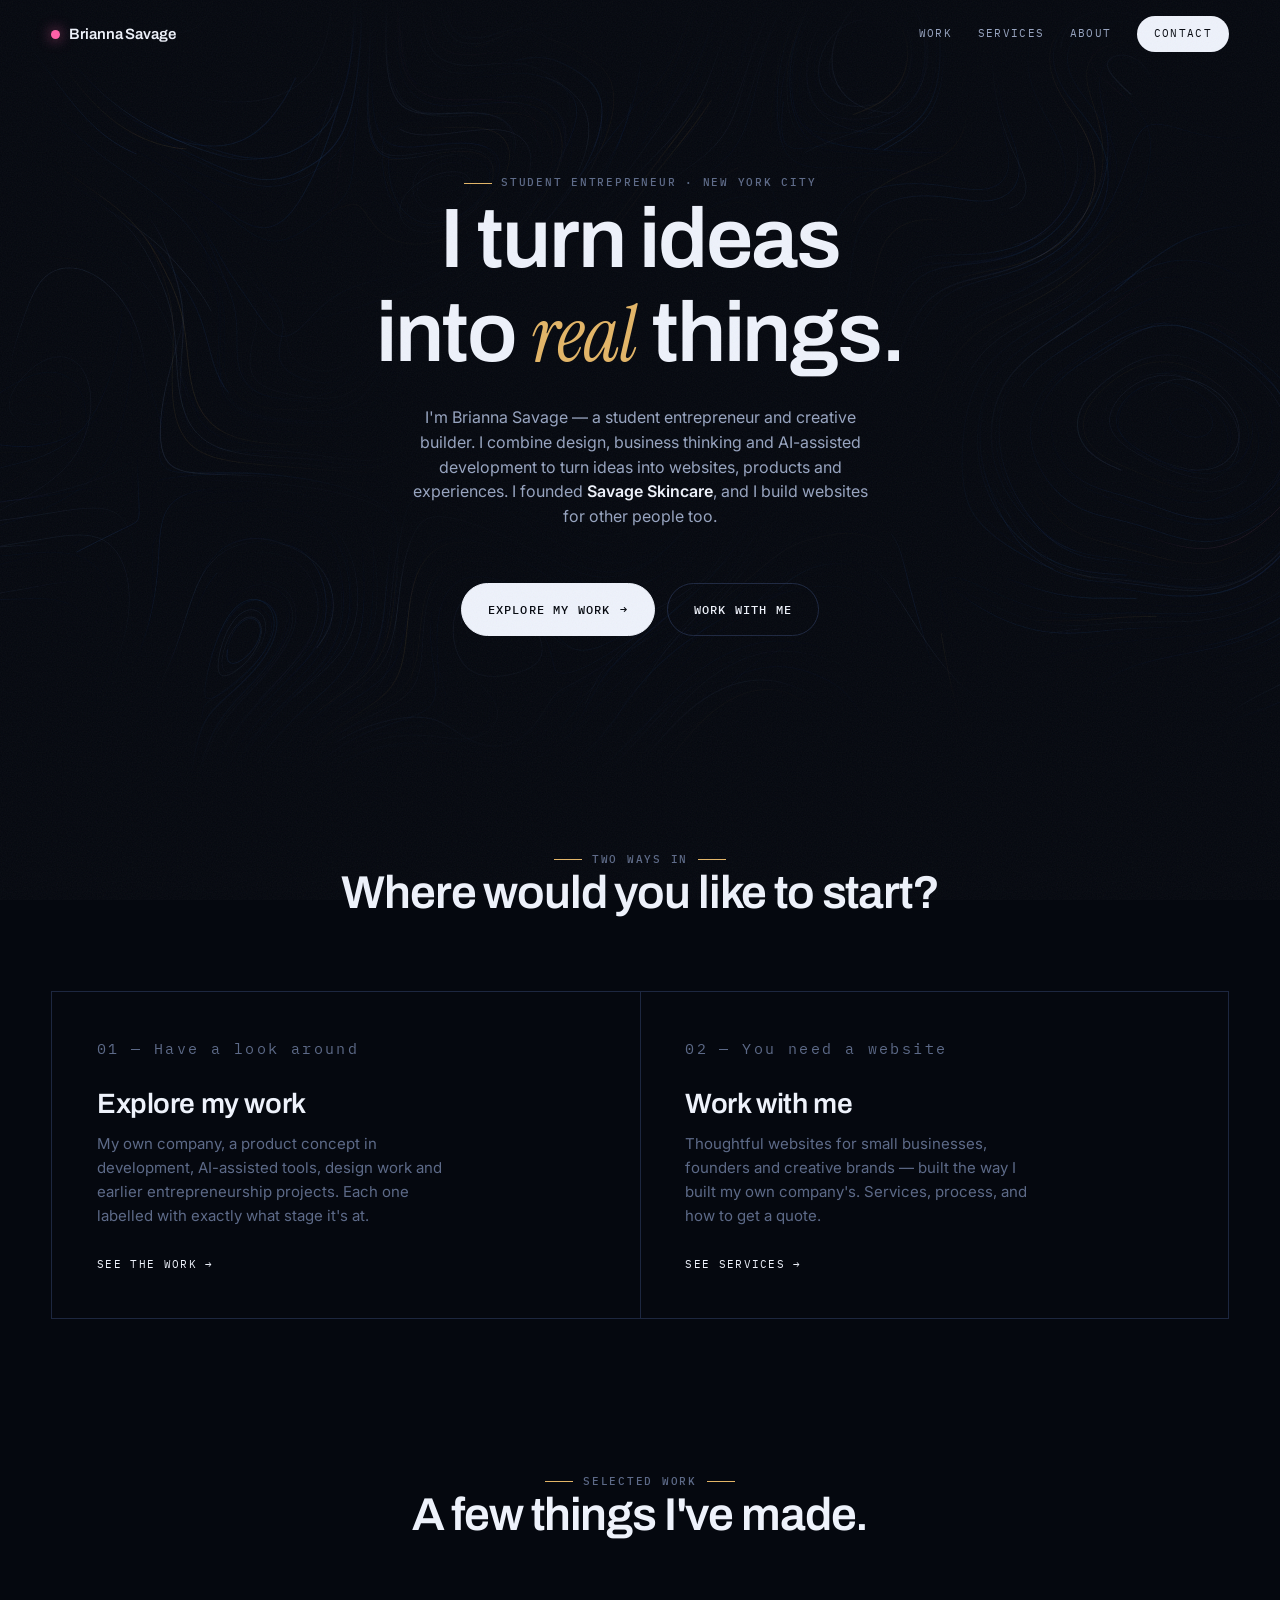
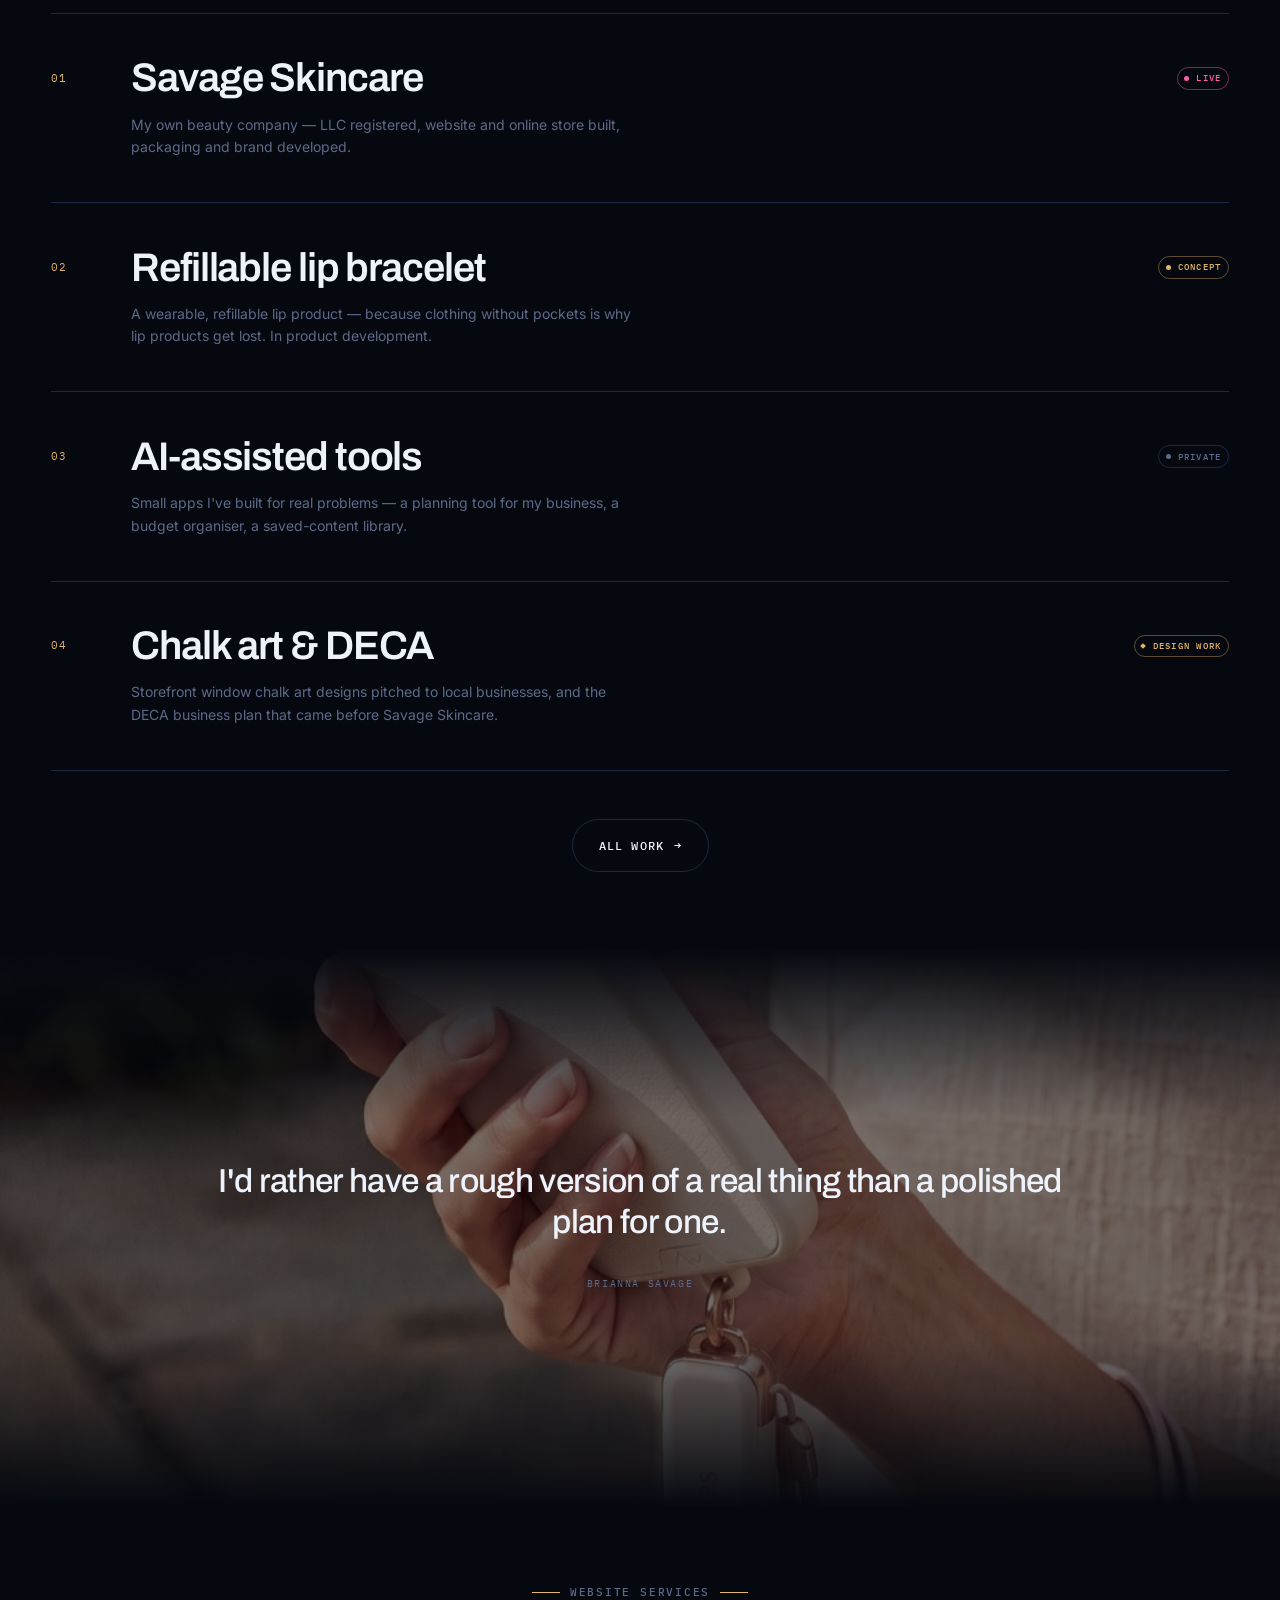
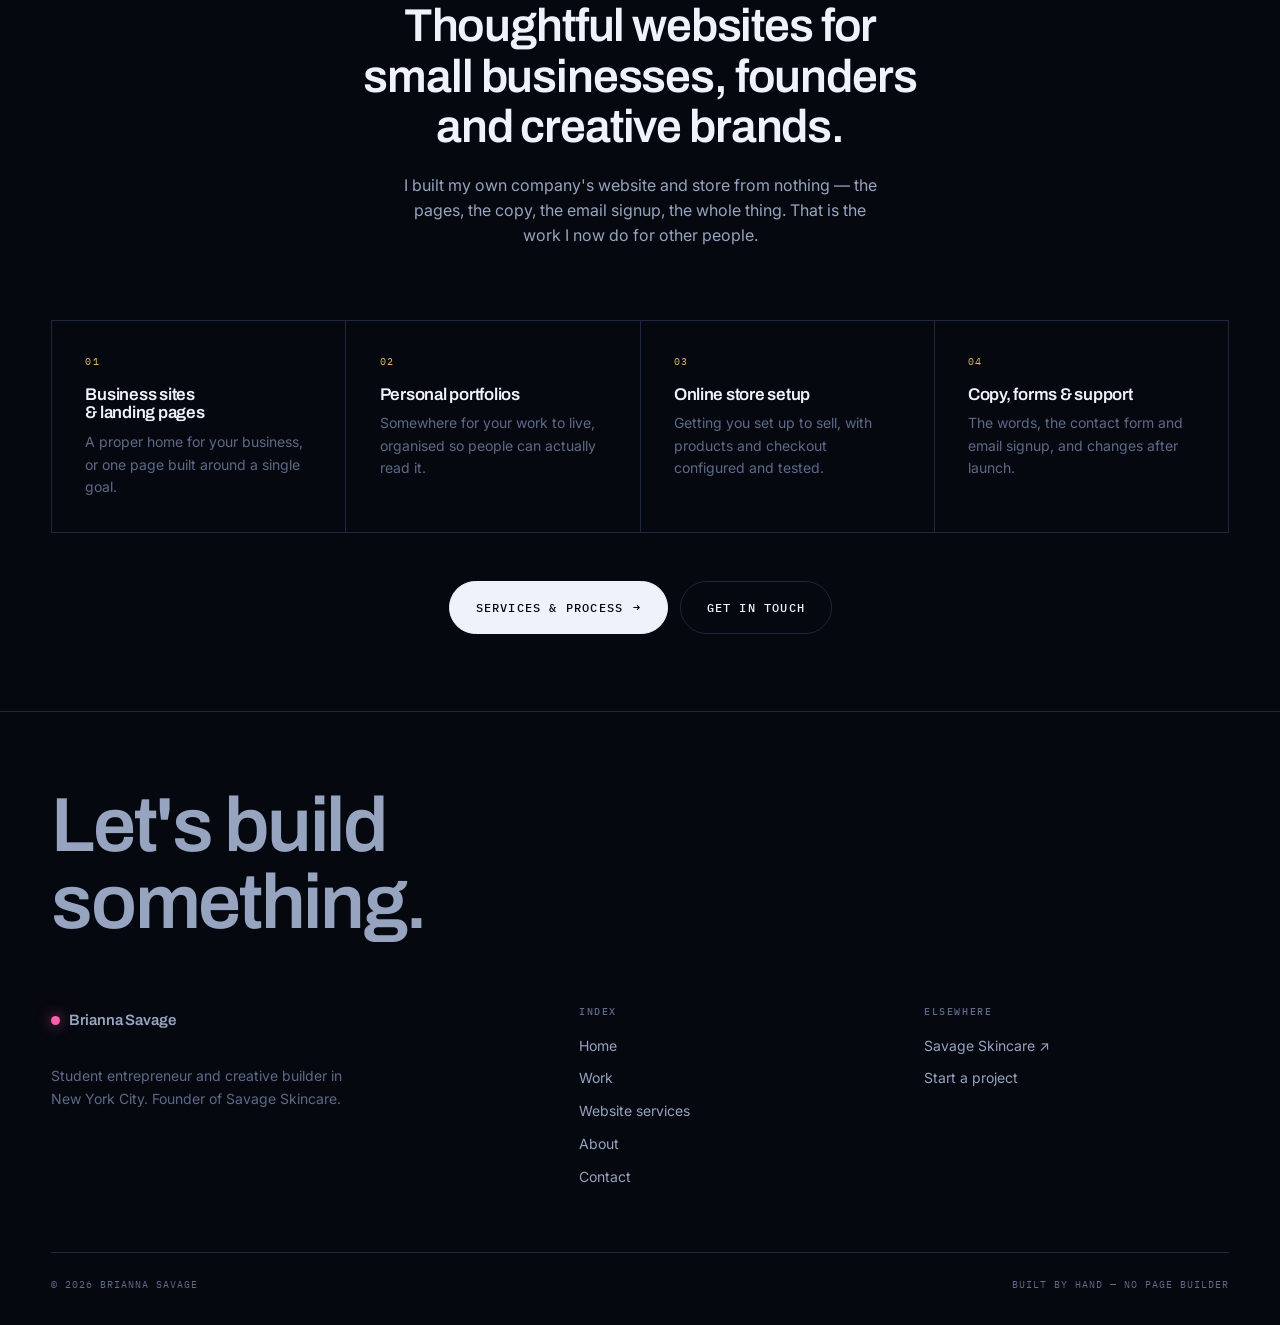
==== commit 8a4201b2: "Simplify: remove sphere, HUD, marquee, custom cursor and hover images Co-Authored-By: Claude Opus 5 " ====
--- a/index.html
+++ b/index.html
@@ -18,24 +18,9 @@
 <body>
 <a class="skip" href="#main">Skip to content</a>
 
-<div class="loader" aria-hidden="true">
-  <div class="loader__n" data-count>00</div>
-  <div class="loader__bar" data-count-bar></div>
-</div>
 
 <div class="scroll-bar" aria-hidden="true"></div>
-<div class="frame" aria-hidden="true"><span></span><span></span><span></span><span></span></div>
-
-<div class="hud" aria-hidden="true">
-  <div class="hud__bl">
-    <span class="hud__live">&#9679; Available for projects</span>
-    <span class="hud__k">Work <b>[08]</b> &nbsp;&middot;&nbsp; Services <b>[08]</b></span>
-  </div>
-  <div class="hud__br">
-    <span class="hud__k">New York City &middot; <b data-clock>--:--:--</b></span>
-    <span class="hud__k">Scroll <b data-progress>000</b>% &middot; Portfolio &amp; website studio</span>
-  </div>
-</div>
+
 
 <header class="site-head">
   <div class="wrap site-head__inner">
@@ -52,7 +37,7 @@
 <main id="main">
 
   <section class="hero">
-    <div class="sphere" data-sphere="/assets/img/orb/savageskin-site.jpg,/assets/img/orb/pod-hero.jpg,/assets/img/orb/wear-phone.jpg,/assets/img/orb/wear-bag.jpg,/assets/img/orb/gloss-texture.jpg,/assets/img/orb/refill-3pack-wide.jpg,/assets/img/orb/pod-exploded.jpg,/assets/img/orb/pod-linework.jpg,/assets/img/orb/atmosphere.jpg" aria-hidden="true"></div>
+      <div class="hero__art" data-flowfield aria-hidden="true"></div>
     <div class="wrap hero__inner">
       <p class="label label-row">Student entrepreneur &middot; New York City</p>
       <h1 data-split>
@@ -66,27 +51,12 @@
         <strong>Savage Skincare</strong>, and I build websites for other people too.
       </p>
       <div class="btn-row">
-        <a class="btn" href="/work/" data-cursor="Look">Explore my work <span class="btn__arrow" aria-hidden="true">&rarr;</span></a>
-        <a class="btn btn--ghost" href="/websites/" data-cursor="Services">Work with me</a>
-      </div>
-    </div>
-    <p class="hero__scroll" aria-hidden="true">Scroll</p>
-  </section>
-
-  <div class="marquee" aria-hidden="true">
-    <div class="marquee__track">
-      <div class="marquee__group">
-        <span class="marquee__item">Founder</span><span class="marquee__item">Websites</span>
-        <span class="marquee__item">Design</span><span class="marquee__item">Packaging</span>
-        <span class="marquee__item">AI-assisted builds</span><span class="marquee__item">Product concepts</span>
-      </div>
-      <div class="marquee__group">
-        <span class="marquee__item">Founder</span><span class="marquee__item">Websites</span>
-        <span class="marquee__item">Design</span><span class="marquee__item">Packaging</span>
-        <span class="marquee__item">AI-assisted builds</span><span class="marquee__item">Product concepts</span>
-      </div>
-    </div>
-  </div>
+        <a class="btn" href="/work/">Explore my work <span class="btn__arrow" aria-hidden="true">&rarr;</span></a>
+        <a class="btn btn--ghost" href="/websites/">Work with me</a>
+      </div>
+    </div>
+  </section>
+
 
   <!-- ===== Two paths ==================================================== -->
   <section class="section">
@@ -96,7 +66,7 @@
         <h2 data-split>Where would you like to start?</h2>
       </div>
       <div class="paths mt-xl">
-        <a class="path" href="/work/" data-cursor="Look">
+        <a class="path" href="/work/">
           <p class="path__n">01 &mdash; Have a look around</p>
           <h3>Explore my work</h3>
           <p>
@@ -106,7 +76,7 @@
           </p>
           <span class="path__go">See the work <span class="btn__arrow" aria-hidden="true">&rarr;</span></span>
         </a>
-        <a class="path" href="/websites/" data-cursor="Services">
+        <a class="path" href="/websites/">
           <p class="path__n">02 &mdash; You need a website</p>
           <h3>Work with me</h3>
           <p>
@@ -128,28 +98,26 @@
         <h2 data-split>A few things I've made.</h2>
       </div>
 
-      <div class="index mt-xl" data-index>
-        <a class="index-row" href="/work/savage-skincare/"
-           data-index-img="/assets/img/savageskin-site.jpg" data-cursor="Case study">
+      <div class="index mt-xl">
+        <a class="index-row" href="/work/savage-skincare/">
           <span class="index-row__n">01</span>
           <h3 class="index-row__title">Savage Skincare</h3>
           <span class="index-row__meta"><span class="stat stat--live">Live</span></span>
           <p class="index-row__sub">My own beauty company &mdash; LLC registered, website and online store built, packaging and brand developed.</p>
         </a>
-        <a class="index-row" href="/work/savage-skincare/#product"
-           data-index-img="/assets/img/pod-hero.jpg" data-cursor="Read">
+        <a class="index-row" href="/work/savage-skincare/#product">
           <span class="index-row__n">02</span>
           <h3 class="index-row__title">Refillable lip bracelet</h3>
           <span class="index-row__meta"><span class="stat stat--concept">Concept</span></span>
           <p class="index-row__sub">A wearable, refillable lip product &mdash; because clothing without pockets is why lip products get lost. In product development.</p>
         </a>
-        <a class="index-row" href="/work/" data-index-img="/assets/img/gloss-texture.jpg" data-cursor="More">
+        <a class="index-row" href="/work/">
           <span class="index-row__n">03</span>
           <h3 class="index-row__title">AI-assisted tools</h3>
           <span class="index-row__meta"><span class="stat stat--private">Private</span></span>
           <p class="index-row__sub">Small apps I've built for real problems &mdash; a planning tool for my business, a budget organiser, a saved-content library.</p>
         </a>
-        <a class="index-row" href="/work/" data-index-img="/assets/img/refill-3pack-wide.jpg" data-cursor="More">
+        <a class="index-row" href="/work/">
           <span class="index-row__n">04</span>
           <h3 class="index-row__title">Chalk art &amp; DECA</h3>
           <span class="index-row__meta"><span class="stat stat--mockup">Design work</span></span>
@@ -191,7 +159,7 @@
         <div class="cap"><p class="cap__n">04</p><h3>Copy, forms &amp; support</h3><p>The words, the contact form and email signup, and changes after launch.</p></div>
       </div>
       <div class="btn-row btn-row--center mt-l">
-        <a class="btn" href="/websites/" data-cursor="Services">Services &amp; process <span class="btn__arrow" aria-hidden="true">&rarr;</span></a>
+        <a class="btn" href="/websites/">Services &amp; process <span class="btn__arrow" aria-hidden="true">&rarr;</span></a>
         <a class="btn btn--ghost" href="/contact/">Get in touch</a>
       </div>
     </div>
@@ -234,7 +202,7 @@
   </div>
 </footer>
 
-<script src="/assets/js/sphere.js" defer></script>
+<script src="/assets/js/flowfield.js" defer></script>
 <script src="/assets/js/motion.js" defer></script>
 <script src="/assets/js/site.js" defer></script>
 </body>
--- a/assets/css/site.css
+++ b/assets/css/site.css
@@ -32,7 +32,7 @@
   /* --- Layout ------------------------------------------------------------- */
   --measure: 82rem;
   --gut: clamp(1.25rem, 4vw, 4rem);
-  --rhythm: clamp(4rem, 8vw, 7.5rem);
+  --rhythm: clamp(3.25rem, 6vw, 5.5rem);
   --hud: clamp(1rem, 2.2vw, 2rem);   /* inset for the fixed corner labels */
   --radius: 3px;
   --ease: cubic-bezier(.19, 1, .22, 1);
@@ -73,16 +73,16 @@
 h1, h2, h3, h4 {
   font-family: var(--display);
   color: var(--fg);
-  font-weight: 700;
-  line-height: 0.95;
-  letter-spacing: -0.035em;
-  text-transform: uppercase;
+  font-weight: 600;
+  line-height: 1.1;
+  letter-spacing: -0.025em;
+  /* sentence case, not uppercase — reads considered rather than shouty */
   margin: 0 0 0.5em;
   text-wrap: balance;
 }
-h1 { font-size: clamp(1.9rem, 6.4vw, 5.75rem); }
-h2 { font-size: clamp(1.75rem, 5.6vw, 4.75rem); }
-h3 { font-size: clamp(1.125rem, 1.6vw, 1.375rem); letter-spacing: -0.02em; }
+h1 { font-size: clamp(2rem, 5.2vw, 4.25rem); }
+h2 { font-size: clamp(1.6rem, 3.6vw, 3rem); }
+h3 { font-size: clamp(1.0625rem, 1.4vw, 1.25rem); letter-spacing: -0.015em; }
 p  { margin: 0 0 1.1em; max-width: 60ch; }
 p:last-child { margin-bottom: 0; }
 strong { color: var(--fg); font-weight: 600; }
@@ -135,55 +135,7 @@
   .cols--aside { grid-template-columns: minmax(0,1fr) minmax(0,1.3fr); }
 }
 
-/* --------------------------------------------------------------------------
-   Intro loader
-   -------------------------------------------------------------------------- */
-.loader {
-  position: fixed; inset: 0; z-index: 10001;
-  background: var(--bg);
-  display: grid; place-items: center;
-  transition: clip-path 1s var(--ease);
-  clip-path: inset(0 0 0 0);
-}
-.loader__n {
-  font-family: var(--display);
-  font-size: clamp(4rem, 18vw, 14rem);
-  font-weight: 700; letter-spacing: -0.05em;
-  color: var(--fg); line-height: 1;
-  font-variant-numeric: tabular-nums;
-}
-.loader__bar {
-  position: absolute; left: 0; bottom: 0; height: 2px; width: 100%;
-  background: var(--blue); transform: scaleX(0); transform-origin: left;
-}
-html.is-loaded .loader { clip-path: inset(0 0 100% 0); pointer-events: none; }
-@media (prefers-reduced-motion: reduce) { .loader { display: none; } }
-
-/* --------------------------------------------------------------------------
-   Fixed HUD corner labels
-   -------------------------------------------------------------------------- */
-.hud {
-  position: fixed; inset: 0; z-index: 55;
-  pointer-events: none;
-  padding: var(--hud);
-  display: grid;
-  grid-template-columns: auto auto;
-  grid-template-rows: auto 1fr auto;
-  font-family: var(--mono);
-  font-size: 0.625rem;
-  letter-spacing: 0.14em;
-  text-transform: uppercase;
-  color: var(--fg-dim);
-}
-.hud > * { pointer-events: auto; }
-.hud__bl { grid-area: 3 / 1; align-self: end; }
-.hud__br { grid-area: 3 / 2; text-align: right; align-self: end; }
-.hud span { display: block; line-height: 1.7; white-space: nowrap; }
-.hud a { text-decoration: none; }
-.hud a:hover { color: var(--blue); }
-.hud__live { color: var(--pink); }
-@media (max-width: 52rem) { .hud { font-size: 0.5625rem; letter-spacing: 0.1em; } }
-@media (max-width: 30rem) { .hud { display: none; } }
+
 
 /* --------------------------------------------------------------------------
    Header / nav
@@ -204,8 +156,8 @@
   gap: 1.5rem; min-height: 4.25rem;
 }
 .brand {
-  font-family: var(--display); font-weight: 700;
-  font-size: 0.9375rem; letter-spacing: -0.01em; text-transform: uppercase;
+  font-family: var(--display); font-weight: 600;
+  font-size: 0.9375rem; letter-spacing: -0.005em;
   color: var(--fg); text-decoration: none;
   display: inline-flex; align-items: center; gap: 0.55rem; white-space: nowrap;
 }
@@ -274,12 +226,12 @@
 .hero__art::after {
   content: ""; position: absolute; inset: 0;
   background:
-    radial-gradient(60% 50% at 50% 48%, color-mix(in srgb, var(--bg) 82%, transparent) 0%, transparent 72%),
-    linear-gradient(to bottom, var(--bg) 0%, transparent 22%, transparent 74%, var(--bg) 100%);
-}
-.hero h1 { font-size: clamp(2.1rem, 10.5vw, 10rem); }
+    radial-gradient(46% 42% at 50% 46%, color-mix(in srgb, var(--bg) 88%, transparent) 0%, transparent 80%),
+    linear-gradient(to bottom, var(--bg) 0%, transparent 18%, transparent 80%, var(--bg) 100%);
+}
+.hero h1 { font-size: clamp(2.3rem, 6.6vw, 5.5rem); line-height: 1.12; }
 .hero__inner {
-  min-height: 100svh;
+  min-height: 86svh;
   display: flex; flex-direction: column; justify-content: center; align-items: center;
   text-align: center;
   padding-block: clamp(7rem, 16vh, 10rem) clamp(5rem, 12vh, 8rem);
@@ -336,30 +288,6 @@
 @media (max-width: 44rem) { .collage { opacity: 0.4; } .collage .c1, .collage .c3 { width: 7rem; } }
 @media (prefers-reduced-motion: reduce) { .collage figure { animation: none; opacity: 1; } }
 
-/* --------------------------------------------------------------------------
-   Marquee
-   -------------------------------------------------------------------------- */
-.marquee {
-  overflow: hidden; border-block: 1px solid var(--line);
-  background: var(--bg-1); padding-block: 1.25rem; user-select: none;
-}
-.marquee__track { display: flex; width: max-content; animation: slide 38s linear infinite; }
-.marquee__group { display: flex; align-items: center; flex: none; }
-.marquee__item {
-  font-family: var(--display); font-weight: 700; text-transform: uppercase;
-  font-size: clamp(1.25rem, 2.6vw, 2.25rem); letter-spacing: -0.03em;
-  color: var(--fg); padding-inline: clamp(1rem, 2vw, 1.75rem);
-  white-space: nowrap; display: inline-flex; align-items: center; gap: clamp(1rem, 2vw, 1.75rem);
-}
-.marquee__item::after {
-  content: ""; width: 7px; height: 7px; border-radius: 50%; background: var(--blue); flex: none;
-}
-.marquee__item:nth-child(even) {
-  color: transparent; -webkit-text-stroke: 1px var(--fg-dim);
-}
-@keyframes slide { from { transform: translate3d(0,0,0); } to { transform: translate3d(-50%,0,0); } }
-.marquee:hover .marquee__track { animation-play-state: paused; }
-@media (prefers-reduced-motion: reduce) { .marquee__track { animation: none; } }
 
 /* --------------------------------------------------------------------------
    Work index — big type rows with a cursor-following image
@@ -375,16 +303,13 @@
   transition: opacity 0.45s var(--ease), transform 0.6s var(--ease);
 }
 .index-row:first-child { border-top: 1px solid var(--line); }
-.index.has-hover .index-row { opacity: 0.28; }
-.index.has-hover .index-row.is-hot { opacity: 1; transform: translateX(1.5rem); }
 .index-row__n { font-family: var(--mono); font-size: 0.6875rem; color: var(--gold); letter-spacing: 0.08em; }
 .index-row__title {
-  font-family: var(--display); font-weight: 700; text-transform: uppercase;
-  font-size: clamp(1.5rem, 5.4vw, 4.25rem); line-height: 1; letter-spacing: -0.04em;
+  font-family: var(--display); font-weight: 600;
+  font-size: clamp(1.375rem, 3.2vw, 2.5rem); line-height: 1.05; letter-spacing: -0.028em;
   color: var(--fg); margin: 0;
   transition: color 0.35s;
 }
-.index-row.is-hot .index-row__title { color: var(--blue); }
 .index-row__meta {
   font-family: var(--mono); font-size: 0.625rem; letter-spacing: 0.12em;
   text-transform: uppercase; color: var(--fg-dim); white-space: nowrap;
@@ -395,22 +320,6 @@
   .index-row { grid-template-columns: 2.25rem 1fr; }
   .index-row__meta { grid-column: 2; margin-top: 0.4rem; }
 }
-.idx-float {
-  position: absolute; top: 0; left: 0; z-index: 1;
-  width: clamp(16rem, 24vw, 24rem); aspect-ratio: 4/3;
-  margin-left: calc(clamp(16rem, 24vw, 24rem) / -2);
-  margin-top: calc(clamp(16rem, 24vw, 24rem) * 0.375 * -1);
-  pointer-events: none; opacity: 0; transition: opacity 0.45s;
-}
-.idx-float.on { opacity: 1; }
-.idx-float img {
-  position: absolute; inset: 0; width: 100%; height: 100%; object-fit: cover;
-  border-radius: var(--radius);
-  opacity: 0; transform: scale(0.92);
-  transition: opacity 0.5s var(--ease), transform 0.7s var(--ease);
-  box-shadow: 0 40px 80px -36px rgba(0,0,0,0.95);
-}
-.idx-float img.on { opacity: 1; transform: scale(1); }
 
 /* --------------------------------------------------------------------------
    Panels / cards
@@ -441,8 +350,8 @@
 }
 .tier__name { font-size: 1.25rem; margin-bottom: 1rem; }
 .tier__price {
-  font-family: var(--display); font-weight: 700;
-  font-size: clamp(2.5rem, 4.5vw, 3.5rem); letter-spacing: -0.045em;
+  font-family: var(--display); font-weight: 600;
+  font-size: clamp(1.75rem, 2.8vw, 2.25rem); letter-spacing: -0.03em;
   color: var(--fg); line-height: 1; margin-bottom: 0.4rem;
 }
 .tier__price small {
@@ -495,8 +404,8 @@
 .pullquote { max-width: 54rem; margin-inline: auto; text-align: center; }
 .pullquote blockquote {
   margin: 0 0 1.5rem;
-  font-family: var(--display); font-weight: 700; text-transform: uppercase;
-  font-size: clamp(1.25rem, 4.2vw, 3.5rem); line-height: 1.02; letter-spacing: -0.04em;
+  font-family: var(--display); font-weight: 500; font-style: normal;
+  font-size: clamp(1.25rem, 2.6vw, 2.125rem); line-height: 1.25; letter-spacing: -0.02em;
   color: var(--fg);
 }
 .pullquote cite {
@@ -536,8 +445,8 @@
 .contact-list a:hover { transform: translateX(0.75rem); }
 .contact-list .k { font-family: var(--mono); font-size: 0.625rem; letter-spacing: 0.14em; text-transform: uppercase; color: var(--fg-dim); flex: none; }
 .contact-list .v {
-  font-family: var(--display); font-weight: 700; text-transform: uppercase;
-  font-size: clamp(1rem, 2vw, 1.5rem); letter-spacing: -0.025em;
+  font-family: var(--display); font-weight: 600;
+  font-size: clamp(0.9375rem, 1.5vw, 1.1875rem); letter-spacing: -0.015em;
   color: var(--fg); text-align: right;
 }
 .contact-list a:hover .v { color: var(--blue); }
@@ -606,8 +515,8 @@
    -------------------------------------------------------------------------- */
 .site-foot { border-top: 1px solid var(--line); padding-block: clamp(3rem, 6vw, 5rem) 2rem; }
 .site-foot__big {
-  font-family: var(--display); font-weight: 700; text-transform: uppercase;
-  font-size: clamp(2.1rem, 10vw, 9rem); line-height: 0.9; letter-spacing: -0.045em;
+  font-family: var(--display); font-weight: 600;
+  font-size: clamp(1.9rem, 6vw, 5rem); line-height: 1; letter-spacing: -0.03em;
   color: var(--fg); margin: 0 0 clamp(2.5rem, 5vw, 4rem);
 }
 .site-foot__big a { text-decoration: none; transition: color 0.3s; }
@@ -641,7 +550,11 @@
 /* --------------------------------------------------------------------------
    MOTION
    -------------------------------------------------------------------------- */
-.line { display: block; overflow: hidden; padding-bottom: 0.06em; }
+.line {
+  display: block; overflow: hidden;
+  /* room for descenders and the italic serif; margin cancels the layout shift */
+  padding-bottom: 0.2em; margin-bottom: -0.2em;
+}
 .line__i { display: block; transform: translateY(112%); transition: transform 1s var(--ease); will-change: transform; }
 .is-lit .line__i { will-change: auto; }
 .is-lit .line__i { transform: translateY(0); }
@@ -661,109 +574,9 @@
   [data-wipe] img { transform: none !important; }
 }
 
-/* Custom cursor */
-@media (pointer: fine) { html.has-cursor, html.has-cursor * { cursor: none !important; } }
-.cur-dot, .cur-ring { position: fixed; top: 0; left: 0; z-index: 10000; pointer-events: none; border-radius: 50%; }
-.cur-dot { width: 7px; height: 7px; margin-left: -3.5px; margin-top: -3.5px; background: var(--pink); }
-.cur-ring {
-  width: 38px; height: 38px; margin-left: -19px; margin-top: -19px;
-  border: 1px solid color-mix(in srgb, var(--fg) 35%, transparent);
-  display: grid; place-items: center;
-  transition: width 0.35s var(--ease), height 0.35s var(--ease),
-              margin 0.35s var(--ease), background-color 0.35s, border-color 0.35s;
-}
-.cur-ring.big { width: 78px; height: 78px; margin-left: -39px; margin-top: -39px; background: var(--blue); border-color: transparent; }
-.cur-ring.down { width: 28px; height: 28px; margin-left: -14px; margin-top: -14px; }
-.cur-label { font-family: var(--mono); font-size: 0.5625rem; font-weight: 500; letter-spacing: 0.12em; text-transform: uppercase; color: #fff; opacity: 0; transition: opacity 0.22s; white-space: nowrap; }
-.cur-ring.worded .cur-label { opacity: 1; }
-@media (prefers-reduced-motion: reduce), (pointer: coarse) { .cur-dot, .cur-ring { display: none; } }
 
 /* Scroll progress */
 .scroll-bar { position: fixed; top: 0; left: 0; right: 0; height: 2px; z-index: 61; background: var(--blue); transform: scaleX(0); transform-origin: left; pointer-events: none; }
-
-/* ==========================================================================
-   HERO SPHERE — a cloud of work images rotating in 3D
-   ========================================================================== */
-.sphere {
-  position: absolute; inset: 0; z-index: -1;
-  display: grid; place-items: center;
-  pointer-events: none;
-  overflow: hidden;
-}
-.sphere__stage { perspective: var(--persp, 1400px); perspective-origin: 50% 50%; }
-.sphere__orb {
-  position: relative; width: 0; height: 0;
-  transform-style: preserve-3d;
-  will-change: transform;
-}
-/* outer element: 3D placement only, never touched after build */
-.sphere__card {
-  position: absolute; margin: 0; left: 0; top: 0;
-  transform-style: flat;
-  backface-visibility: hidden;
-}
-/* inner element: the entrance, and nothing else */
-.sphere__in {
-  border-radius: 2px;
-  overflow: hidden;
-  opacity: 0.82;
-  transform: scale(1);
-  transition: opacity 0.9s var(--ease), transform 1s var(--ease);
-  box-shadow: 0 18px 50px -20px rgba(0,0,0,0.95);
-  outline: 1px solid color-mix(in srgb, var(--blue) 20%, transparent);
-  outline-offset: -1px;
-}
-.sphere__in.is-out { opacity: 0; transform: scale(0.55); }
-.sphere__card img {
-  width: 100%; height: auto; aspect-ratio: 4/5; object-fit: cover; display: block;
-  /* NO runtime filter: these are pre-tinted at 400px by scripts/build-orb.py,
-     so rotating the sphere is pure compositing. */
-}
-@media (prefers-reduced-motion: reduce) {
-  .sphere__in { transition: none; opacity: 0.82; transform: none; }
-}
-/* keep the centre readable — the sphere reads as atmosphere, not content */
-.sphere::after {
-  content: ""; position: absolute; inset: 0;
-  background:
-    radial-gradient(30% 26% at 50% 50%,
-      color-mix(in srgb, var(--bg) 85%, transparent) 0%,
-      color-mix(in srgb, var(--bg) 45%, transparent) 60%,
-      transparent 100%),
-    linear-gradient(to bottom,
-      var(--bg) 0%,
-      color-mix(in srgb, var(--bg) 20%, transparent) 9%,
-      transparent 20%,
-      transparent 86%,
-      var(--bg) 100%);
-}
-
-/* ==========================================================================
-   HUD CHROME — dense mono labels in the corners, bracket notation
-   ========================================================================== */
-.hud__k { color: var(--fg-dim); }
-.hud__v { color: var(--fg-mid); }
-.hud b { font-weight: 500; color: var(--gold); }
-.hud__rule { width: 2.5rem; height: 1px; background: var(--line); margin: 0.5rem 0; display: block; }
-
-/* a thin frame around the whole viewport, like a camera guide */
-.frame { position: fixed; inset: 0; z-index: 54; pointer-events: none; }
-.frame::before, .frame::after {
-  content: ""; position: absolute; background: var(--line);
-}
-.frame::before { left: var(--hud); right: var(--hud); top: 4.25rem; height: 1px; opacity: 0.45; }
-.frame::after  { left: var(--hud); right: var(--hud); bottom: calc(var(--hud) + 2.6rem); height: 1px; opacity: 0.6; }
-@media (max-width: 52rem) { .frame { display: none; } }
-
-/* corner ticks */
-.frame span {
-  position: absolute; width: 9px; height: 9px;
-  border: 1px solid var(--blue); opacity: 0.55;
-}
-.frame span:nth-child(1) { left: var(--hud); top: 4.25rem; border-right: 0; border-bottom: 0; }
-.frame span:nth-child(2) { right: var(--hud); top: 4.25rem; border-left: 0; border-bottom: 0; }
-.frame span:nth-child(3) { left: var(--hud); bottom: calc(var(--hud) + 2.6rem); border-right: 0; border-top: 0; }
-.frame span:nth-child(4) { right: var(--hud); bottom: calc(var(--hud) + 2.6rem); border-left: 0; border-top: 0; }
 
 /* ==========================================================================
    Serif italic accent word — the one soft note against all the uppercase
@@ -784,7 +597,7 @@
 .hero h1, .hero .lead, .hero .btn-row, .hero .label-row { position: relative; z-index: 2; }
 .hero__inner::before {
   content: ""; position: absolute; left: 50%; top: 50%;
-  width: min(64rem, 96vw); height: min(40rem, 82vh);
+  width: min(52rem, 92vw); height: min(30rem, 62vh);
   transform: translate(-50%, -50%);
   background: radial-gradient(ellipse at center,
     var(--bg) 0%,
@@ -803,9 +616,6 @@
 .is-still .reveal  { opacity: 1 !important; transform: none !important; transition: none !important; }
 .is-still [data-wipe] { clip-path: none !important; }
 .is-still [data-wipe] img { transform: none !important; }
-.is-still .sphere__in { opacity: 0.82 !important; transform: none !important; transition: none !important; }
-.is-still .loader { display: none !important; }
-.is-still .marquee__track { animation: none !important; }
 
 
 /* --------------------------------------------------------------------------
@@ -839,7 +649,7 @@
 @media (max-width: 48rem) {
   /* long display words must be allowed to break rather than overflow */
   h1, h2, .index-row__title, .site-foot__big, .pullquote blockquote,
-  .marquee__item, .contact-list .v {
+  .contact-list .v {
     overflow-wrap: break-word;
     word-break: normal;
     hyphens: none;
@@ -863,7 +673,6 @@
   }
   .nav::-webkit-scrollbar { display: none; }
   .nav__cta { padding: 0.45rem 0.8rem !important; }
-  .frame { display: none; }
   .hero__inner { padding-block: 7.5rem 4rem; }
   /* the index rows lose their hover image on touch, so show the meta inline */
   .index-row { grid-template-columns: 1.75rem 1fr; }
@@ -913,7 +722,7 @@
 .path:hover { background: var(--bg-1); }
 .path__n { font-family: var(--mono); font-size: 0.625rem; letter-spacing: 0.16em; color: var(--gold); margin: 0 0 1.5rem; }
 .path h3 {
-  font-size: clamp(1.5rem, 3.4vw, 2.5rem); margin: 0 0 0.75rem;
+  font-size: clamp(1.25rem, 2.2vw, 1.75rem); margin: 0 0 0.75rem;
   display: flex; align-items: baseline; gap: 0.6rem; flex-wrap: wrap;
 }
 .path p { font-size: 0.9375rem; color: var(--fg-dim); margin: 0 0 1.75rem; max-width: 40ch; }
@@ -982,3 +791,9 @@
   text-transform: uppercase; color: var(--fg-mid);
   border: 1px solid var(--line); border-radius: 999px; padding: 0.4em 0.75em;
 }
+
+
+/* Work list: hovering one row quiets the rest. Pure CSS, no script. */
+.index:hover .index-row { opacity: 0.4; }
+.index .index-row:hover { opacity: 1; transform: translateX(0.75rem); }
+.index .index-row:hover .index-row__title { color: var(--blue); }
